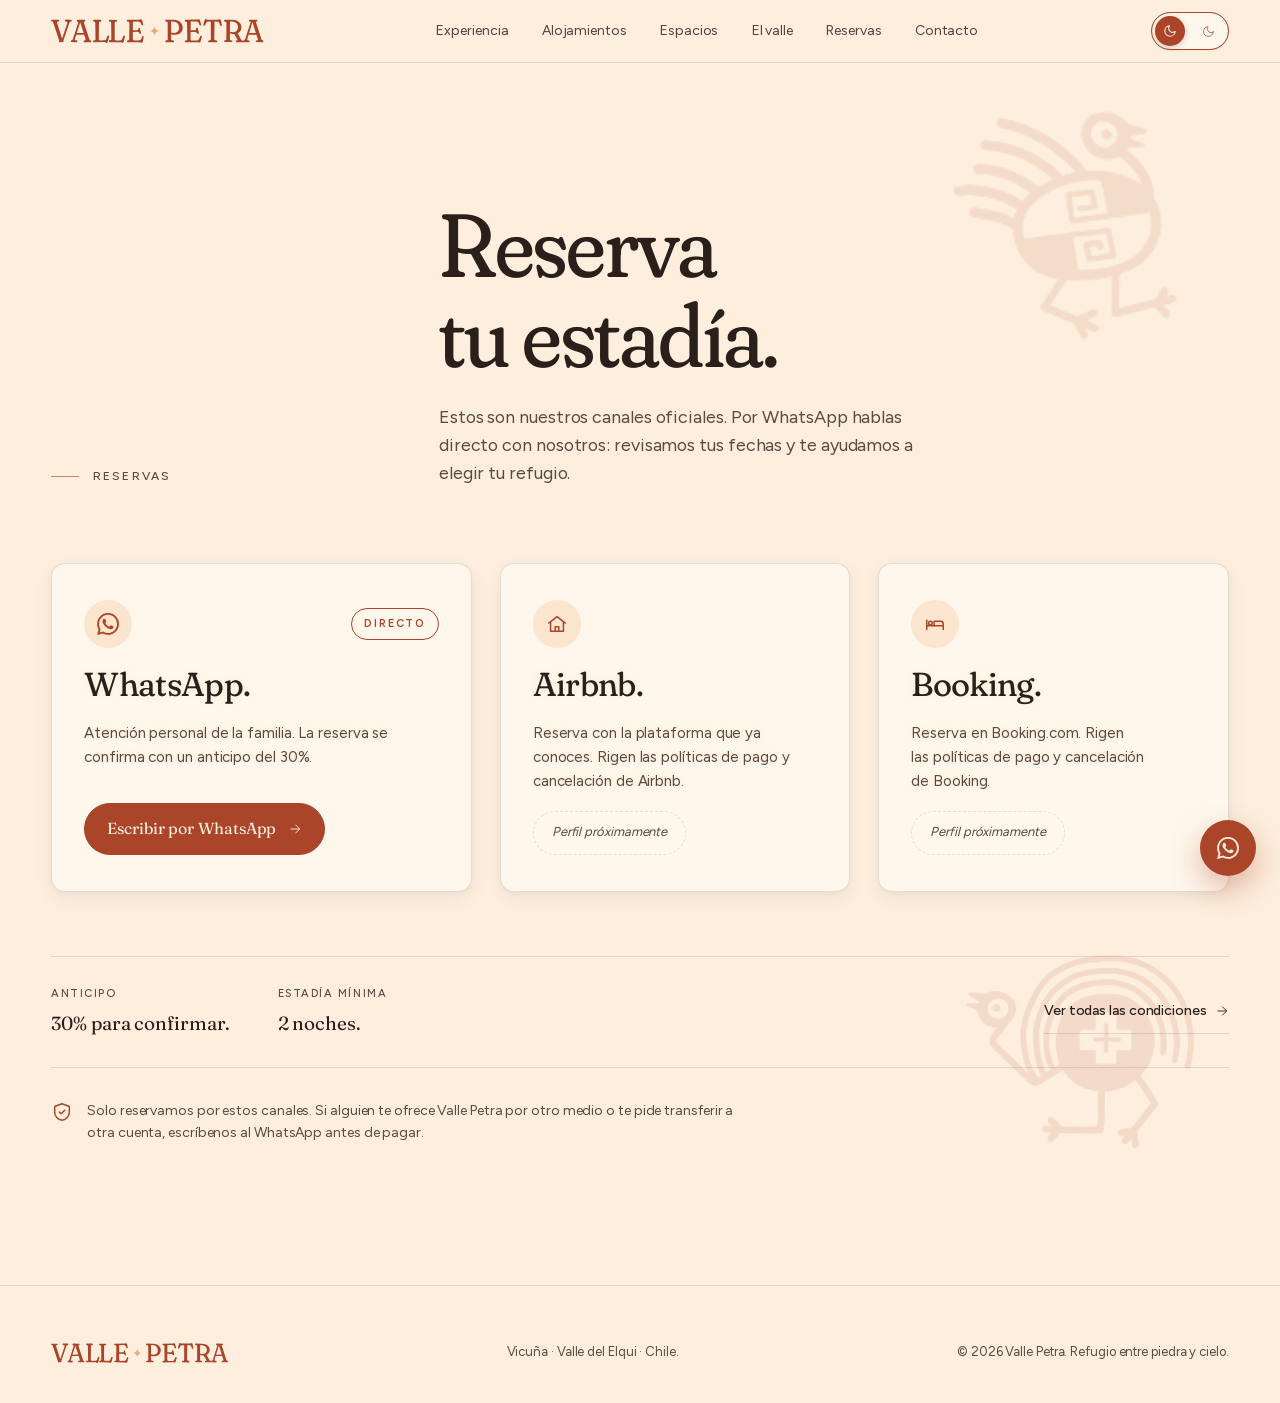
==== site/reservas.html @ c4792c72 "feat: página de reservas con los canales oficiales y flechas más discretas - reservas.html: WhatsApp" ====
<!DOCTYPE html>
<html lang="es-CL">
<head>
  <meta charset="utf-8">
  <meta name="viewport" content="width=device-width, initial-scale=1">
  <title>Reservas — Valle Petra</title>
  <meta name="description" content="Canales oficiales para reservar en Valle Petra: WhatsApp directo, Airbnb y Booking.">
  <!-- Temporal: el sitio aún tiene fotos provisorias y datos [pendientes]. Quitar al lanzar (ver site/README.md). -->
  <meta name="robots" content="noindex">
  <!-- Vista previa al compartir el enlace (WhatsApp, iMessage, Instagram…). La imagen la genera
       tools/web/compartir.py. Las direcciones deben ser absolutas: cambiarlas al conectar el dominio propio. -->
  <meta property="og:type" content="website">
  <meta property="og:site_name" content="Valle Petra">
  <meta property="og:locale" content="es_CL">
  <meta property="og:url" content="https://valle-petra.pages.dev/reservas">
  <meta property="og:title" content="Reservas — Valle Petra">
  <meta property="og:description" content="Canales oficiales para reservar tu estadía en Valle Petra, Valle del Elqui.">
  <meta property="og:image" content="https://valle-petra.pages.dev/img/compartir.png">
  <meta property="og:image:type" content="image/png">
  <meta property="og:image:width" content="1200">
  <meta property="og:image:height" content="630">
  <meta property="og:image:alt" content="Logo de Valle Petra sobre fondo terracota">
  <meta name="twitter:card" content="summary_large_image">
  <meta name="theme-color" content="#AA4529" media="(prefers-color-scheme: light)">
  <meta name="theme-color" content="#111832" media="(prefers-color-scheme: dark)">

  <link rel="icon" href="favicon.ico" sizes="48x48">
  <link rel="icon" href="favicon.svg" type="image/svg+xml">
  <link rel="apple-touch-icon" href="apple-touch-icon.png">
  <link rel="manifest" href="site.webmanifest">

  <link rel="preload" href="fonts/fraunces.woff2" as="font" type="font/woff2" crossorigin>
  <link rel="preload" href="fonts/figtree-latin.woff2" as="font" type="font/woff2" crossorigin>
  <link rel="stylesheet" href="css/fuentes.css">
  <link rel="stylesheet" href="css/tokens.css">
  <link rel="stylesheet" href="css/estilos.css">

  <!-- Fija el modo claro/oscuro antes de pintar (sin parpadeo); el resto espera al HTML -->
  <script src="js/tema.js"></script>
  <script src="js/animaciones.js" defer></script>
</head>
<body class="pagina-interior">

<!-- Logo horizontal (menú y pie): se define una vez y se reutiliza con <use> -->
<svg class="vp-sprite" width="0" height="0" aria-hidden="true" focusable="false"><symbol id="vp-logo-horizontal" viewBox="0 0 13245 1495"><path class="vp-logo-ink" fill="currentColor" d="M11865.5 518.2Q11861.8 381.9 11792.9 279.1Q11724 176.2 11590.7 108.4Q11457.5 40.6 11250 47.8L10831.8 45.7Q10804.2 45.4 10789.2 57.8Q10774.3 70.2 10775.1 94.7Q10774.7 136.4 10817.3 154.3L10866.2 168.8Q10894.3 180.5 10908 199Q10921.8 217.4 10925 247.9L10921.5 1254.5Q10921.4 1280.8 10909.1 1296.5Q10896.7 1312.1 10870.2 1320.3L10824.8 1330.6Q10784 1347.5 10785.3 1384.3Q10784.3 1408.6 10799.4 1422.2Q10814.6 1435.8 10841.6 1437L11234.9 1438.4Q11271.9 1440.5 11287.9 1423.1Q11299.2 1410.8 11300 1388.7Q11299.6 1367.9 11286.6 1354.7Q11273.5 1341.5 11249.3 1333.8L11189.8 1322.5Q11165 1314.6 11154.5 1298.8Q11144 1282.9 11145.3 1256.5L11146.6 889.6Q11155.1 891.8 11163.9 893.8Q11211.7 905 11257.6 918Q11303.5 931 11348.6 934.5Q11384.7 933.8 11413 929.3L11613.8 1279.3Q11624.6 1300.2 11620.8 1312.1Q11617.1 1324.1 11598.9 1329.1L11544.2 1341.1Q11526.6 1346.8 11517.2 1357.2Q11507.9 1367.7 11508 1384.6Q11509.1 1439.3 11566.7 1442.8L11922.7 1445.9Q11955.5 1445 11971.6 1429.5Q11974.8 1426.4 11977.4 1422.8Q11980 1426.4 11983.5 1429.4Q11999.2 1443.4 12030.9 1442.4L12309 1451.7Q12343.1 1449.5 12358.5 1433.2Q12374 1416.8 12373.3 1390Q12372.8 1368.6 12362.8 1354.6Q12352.7 1340.7 12330.5 1333.8L12264.5 1324.2Q12242.9 1318.5 12233.2 1306Q12223.6 1293.6 12225.5 1271Q12227.5 1248.3 12237.3 1210.2L12308.5 978.8L12796.6 979L12877.3 1237.2Q12892.6 1281.4 12888.1 1300Q12883.5 1318.6 12863.6 1322.9L12797 1334.6Q12775.3 1342 12763.1 1354.4Q12750.8 1366.7 12749.8 1385.8Q12748.9 1409.4 12762.4 1423.6Q12775.9 1437.9 12804.2 1439.5L13177.3 1442.1Q13206.8 1443.2 13222.6 1429Q13238.3 1414.7 13238.6 1391.2Q13238.6 1370.5 13226.5 1357.6Q13214.4 1344.7 13184.8 1333.6Q13150 1320.1 13130.3 1297.9Q13110.5 1275.7 13097 1224.2L12777.6 226.5Q12765.3 190.8 12772.2 177.3Q12779.2 163.8 12805.4 155.3Q12835 146.2 12850.1 133.5Q12865.2 120.8 12865.7 99.3Q12866.5 75.5 12850.6 63Q12834.7 50.5 12804.4 51.1L12392 46.2Q12362.3 45 12346 59.8Q12329.7 74.6 12329.9 102.9Q12330.2 126.9 12346.9 140.1Q12363.7 153.3 12395.4 161.5Q12425.9 170.2 12432.9 182.8Q12439.9 195.4 12425.5 230.4L12103.6 1227Q12088.4 1273.1 12078.2 1290.1Q12068 1307.2 12044.1 1317.3L12008.9 1331.4Q11987.9 1345.2 11977.2 1358.7Q11977.1 1358.8 11977 1358.9Q11974.3 1355.6 11970.9 1352.9Q11955.6 1340.5 11914.9 1333.4Q11882.5 1324.8 11866.7 1311.8Q11850.9 1298.8 11836.4 1270.1L11625.1 880.8Q11681.3 862 11723 828Q11786.9 775.9 11823.1 698.8Q11859.4 621.8 11865.5 518.2ZM8203.9 549Q8208.9 409.3 8134.9 291.8Q8060.9 174.3 7927.2 108.7Q7793.5 43.2 7587.3 48.4L7178.5 45.9Q7146.7 43.6 7128.4 57.8Q7110.1 72.1 7108.3 100.2Q7105.7 145.8 7150.5 160.9L7212.7 168.5Q7242.1 175.8 7254.6 190.9Q7267 206.1 7267.1 235.4L7270.7 1255.4Q7271.1 1283.5 7259.2 1299.3Q7247.2 1315.1 7219.5 1323.3L7158.1 1335.8Q7112.3 1355.4 7112.4 1398.3Q7112.5 1422.8 7127.1 1433.6Q7141.6 1444.4 7168.1 1441L7608.4 1444.9Q7637.4 1447 7651 1434.1Q7664.6 1421.3 7663.4 1394.2Q7661.9 1367.9 7650.2 1354.1Q7638.6 1340.3 7616.6 1334.1L7531.2 1318.9Q7506.8 1313.2 7494.8 1297Q7482.7 1280.8 7484 1251.7L7483.2 951Q7508.8 959 7536.7 963.7Q7617.1 977.4 7709.8 984.5Q7866.5 987.7 7971.8 934.6Q8077.1 881.6 8142.4 775.6Q8207.7 669.5 8203.9 549ZM1639.1 1386.4Q1639.8 1365.3 1630.4 1351.5Q1621 1337.6 1598.2 1330.4L1530.1 1320.8Q1507.7 1315.6 1496.5 1303.8Q1485.3 1292 1485.6 1270.4Q1486 1248.8 1497.8 1212.2L1572.6 976.5L2066.7 980.2L2146.2 1232.8Q2161.7 1277.1 2157.2 1296.6Q2152.8 1316 2131.4 1320.8L2062.3 1333.5Q2041.4 1341 2031.3 1353.5Q2021.2 1366 2023.4 1385.9Q2025.3 1410.5 2039.4 1425.8Q2053.5 1441.2 2081.2 1443.7L2444.6 1444.7Q2477.1 1445.1 2493.9 1430.7Q2510.7 1416.3 2509.6 1393.1Q2508.3 1372.7 2496 1360Q2483.7 1347.4 2455.8 1336.8Q2423.9 1323.4 2406.2 1300Q2388.6 1276.6 2371.2 1221.8L2054.7 227.3Q2043.5 192.9 2049.7 180Q2055.8 167 2079.5 158.8Q2106.7 149.6 2121.4 136.6Q2136.1 123.7 2138 101.9Q2140.3 77.6 2124 64.9Q2107.8 52.3 2075.2 53.4L1671 46Q1641.8 43.5 1623.7 58.3Q1605.6 73.1 1602.5 102.9Q1600.1 127.9 1615.1 141.8Q1630.1 155.6 1660.1 164.5Q1689.6 173.6 1696.8 186Q1703.9 198.4 1693.1 232L1370.7 1232.8Q1358 1276.6 1349.6 1292.3Q1341.2 1308 1318.6 1317.1L1283.3 1330Q1260.7 1342.9 1248.1 1355.7Q1235.5 1368.4 1235 1386Q1234.5 1409.8 1251.9 1423.5Q1269.4 1437.3 1304.2 1436.4L1578.8 1448.3Q1610.2 1445.8 1624.5 1429.4Q1638.8 1413 1639.1 1386.4ZM4718 102Q4717.2 144.1 4765.5 163.2L4828.2 174.2Q4856.5 181.9 4869.2 197.7Q4882 213.5 4883.7 242.9L4871.5 1248.5Q4869.2 1273.9 4857.8 1290.1Q4846.4 1306.3 4823.3 1317.6L4773.9 1336Q4732.6 1355.3 4730.9 1395.9Q4729.3 1420.5 4745.3 1434.2Q4761.4 1447.8 4790.1 1447.7L5510.9 1450.9Q5536.6 1449.2 5557.3 1456.6Q5578 1463.9 5596.5 1471.2Q5614.9 1478.5 5634.3 1478.8Q5668.3 1480.5 5686.7 1464Q5705.2 1447.6 5718.1 1407.7L5774 1120.8Q5785.3 1094.3 5776.5 1076Q5767.7 1057.6 5741.4 1052.1Q5717.6 1046.3 5700.6 1055.8Q5683.6 1065.4 5675.6 1095.5Q5651.2 1197.3 5618.2 1246.2Q5585.2 1295.2 5544.2 1313.5Q5503.3 1331.9 5448.8 1334.3L5196.6 1336.3Q5149.8 1339.8 5123.7 1310.7Q5097.6 1281.6 5096.1 1224.8L5096.9 804.3L5376.7 800.4Q5416.2 803.2 5441 813.3Q5465.8 823.4 5482.9 844.7Q5499.9 866.1 5515.6 903.3Q5526.5 923.3 5542.9 930.4Q5559.3 937.6 5578.4 929.6Q5597.1 921.8 5604.9 902.6Q5612.8 883.4 5607.3 853.8L5539.8 595.4Q5531.7 545 5489.8 544.9Q5472 545.2 5460.3 559.1Q5448.6 573 5445.2 602.7Q5444.9 656.6 5427.4 676Q5410 695.5 5374.4 696.9L5097.1 694L5098.2 163.9L5430.6 158Q5470.4 159.1 5498.1 167.5Q5525.9 175.8 5547.4 196.6Q5568.9 217.4 5585.2 250.4Q5601.5 283.3 5623.4 343.3Q5637.4 376 5656.7 388.1Q5676.1 400.2 5698.4 396.1Q5722.2 392.6 5733.9 374Q5745.7 355.3 5736.4 322L5680.3 93Q5667.4 52.5 5649.5 33.3Q5631.6 14.1 5600.5 12.1Q5578 10.1 5562.2 17.8Q5546.5 25.5 5529.3 34.2Q5512.2 42.9 5485 42.9L4783.9 48Q4754.4 49.3 4736.8 63.2Q4719.2 77.1 4718 102ZM8336.9 102.8Q8334.3 147 8374.3 163.6L8427.1 169.6Q8452.6 175.1 8464 189.6Q8475.5 204.2 8475.8 234L8490.3 1247.5Q8491.8 1276.9 8480.9 1294.3Q8470 1311.6 8442.8 1321.7L8380.8 1338.1Q8332.1 1358.1 8330.9 1401.9Q8330 1426.9 8345.2 1439.4Q8360.3 1451.8 8388.2 1450.4L9113.9 1442.1Q9142 1439.1 9164 1444.9Q9185.9 1450.7 9205.8 1457.9Q9225.7 1465 9245.8 1466Q9279.6 1468.9 9294 1452.6Q9308.3 1436.3 9314.7 1399.8L9396.6 1117.6Q9401.4 1086.6 9390.4 1067.1Q9379.4 1047.5 9355.4 1043Q9332.6 1038.4 9315.1 1048Q9297.7 1057.7 9288.1 1087.5Q9251.2 1199.1 9219.3 1252.6Q9187.4 1306.1 9151.4 1322.9Q9115.4 1339.6 9060.7 1340.7L8796.5 1336.7Q8741.2 1341.7 8715 1316.8Q8688.9 1291.9 8694.2 1232.5L8697.7 810.2L8981.4 816Q9010.3 817.8 9031.1 825.7Q9051.8 833.6 9068.9 850.2Q9086.1 866.8 9106.2 897.4Q9120.2 915.2 9138.8 922.5Q9157.5 929.8 9178.7 922.8Q9200.4 916.2 9208.9 898Q9217.4 879.8 9209.6 852.3L9152.3 585.3Q9137.1 534.6 9094.4 535Q9075.7 535.3 9062.6 548Q9049.5 560.7 9043.8 589.7Q9039.5 649.5 9020.4 671.9Q9001.4 694.3 8969.6 693.8L8698.7 695.3L8703.1 153L9029.6 157.7Q9069.5 158.1 9100.3 165.4Q9131.1 172.6 9157.4 192.9Q9183.6 213.1 9203.7 251.3Q9223.8 289.5 9240.3 355.4Q9250.3 385.7 9270.9 395.4Q9291.5 405.2 9316.5 401.1Q9340.5 397.5 9350.6 382Q9360.7 366.5 9352 337.7L9282.1 85.7Q9272.3 48.2 9258 30.2Q9243.8 12.3 9215.5 10.5Q9193.7 8.3 9176.7 15.5Q9159.7 22.7 9139.9 30.6Q9120 38.5 9088.4 36.4L8392.6 47Q8366.6 47.4 8352.1 61.7Q8337.7 76 8336.9 102.8ZM863.4 99.1Q863.4 123.5 874.4 137.5Q885.5 151.5 904.7 158.1L971.6 168.3Q1005.2 176.3 1014.2 196.1Q1023.2 215.9 1012 254.7L692 1222.6L382.4 249.5Q366.8 212.4 371.9 194.2Q377.1 176 399.9 168.1L461.2 156.9Q482.4 147.9 493.3 135Q504.3 122.1 504.4 102.3Q505.4 77.3 491.4 64.2Q477.3 51.1 447 50.6L70.2 49.3Q38.6 47.9 22.4 60.4Q6.3 72.8 6 97.5Q5.2 137.6 49 151.9L87.8 163.1Q110.2 171.6 121.2 188.3Q132.1 205.1 141.7 239.1L490.9 1286.1Q495.7 1307.1 500.3 1324.7Q504.9 1342.3 503.7 1358.9L503 1384.1Q503.9 1411.6 518.2 1426.9Q532.5 1442.2 555.2 1442.8L727.8 1439.4Q749.8 1439.5 764.8 1423.9Q779.9 1408.4 779.7 1380.7L778.4 1356.7Q776.9 1338.5 781.9 1319.2Q787 1300 795.8 1271.6L1136.3 260.5Q1150.3 218.8 1165.2 200.8Q1180.1 182.9 1203.6 174.3L1245.6 160.4Q1270.1 148.8 1281.2 135Q1292.2 121.2 1291 99.9Q1289.1 75.7 1273.2 60.6Q1257.4 45.5 1225.1 45.9L926.1 37.8Q894.4 39.7 878.9 55.3Q863.4 70.9 863.4 99.1ZM9758.6 39Q9730.4 39.5 9711.4 30.4Q9692.4 21.3 9675.7 13Q9659 4.7 9637.1 6.2Q9605.7 7.6 9590.3 25.2Q9575 42.8 9568.2 81.6L9490.2 350.4Q9484.9 379.9 9497.2 397.7Q9509.5 415.6 9534 419Q9558.9 422.2 9578 411.3Q9597.1 400.3 9610.1 370.5Q9643.3 287 9664.8 242.5Q9686.2 198 9710.7 179.4Q9735.2 160.8 9777.7 159.2L9955.6 164.4L9956.8 1255.1Q9954.2 1284.5 9942.1 1302.1Q9930.1 1319.8 9906.1 1327.7L9833 1333.6Q9788.8 1347.1 9788.1 1392.5Q9788.3 1419.4 9805.6 1432.8Q9822.9 1446.2 9853.4 1444.9L10293.3 1451.5Q10353.9 1449.3 10354.1 1395.3Q10355.6 1350.8 10311.2 1336L10231.2 1323Q10204.9 1313.3 10190.6 1296.2Q10176.3 1279.1 10173.2 1252.3L10185.6 153.1L10333.7 165.1Q10379.4 161.8 10413.3 175.4Q10447.2 189.1 10474.3 235.8Q10501.4 282.6 10530 385.1Q10543.9 416 10564.7 424.9Q10585.5 433.8 10609.4 428.6Q10635.2 422.8 10643.3 404.5Q10651.4 386.3 10641.4 356.5L10580.4 83.4Q10569.2 45.4 10552.4 27.9Q10535.5 10.5 10503.8 10.2Q10484.1 9.5 10466.5 17.5Q10449 25.4 10427.9 34.7Q10406.8 44 10378.4 43.6ZM3092.3 168.4Q3137 152.4 3134.5 107.4Q3133.4 78.2 3116.9 61.6Q3100.4 45.1 3068 44L2678 44Q2650 43.2 2634.5 56.4Q2619 69.6 2620.2 94.2Q2621.4 136.1 2663.8 154.3L2713.7 172.3Q2736.1 184.7 2746.1 202.5Q2756 220.2 2757.9 249.5L2772.5 1259.5Q2772.2 1286.1 2759.3 1301.6Q2746.4 1317 2716.8 1324.9L2654.3 1332.8Q2609.7 1347 2614.6 1388.6Q2616.9 1414.4 2633.1 1428.3Q2649.4 1442.2 2676.3 1442L3339.3 1440.2Q3362.8 1442.9 3381.9 1454.2Q3400.9 1465.6 3419.2 1476.6Q3437.5 1487.5 3460.6 1488.6Q3491.7 1488.8 3510.4 1468.5Q3529.1 1448.2 3540.7 1402.6L3617.7 1120Q3628.3 1086.9 3618.4 1064.2Q3608.6 1041.4 3582.4 1034.5Q3557.3 1027.8 3536.1 1037.6Q3515 1047.4 3499.3 1078.4L3462.9 1192.3Q3450.2 1245.2 3429.7 1275.1Q3409.2 1305 3380.6 1315.7Q3351.9 1326.5 3312.1 1325.5L3054 1334.6Q3013.9 1330.2 2995.7 1309.3Q2977.6 1288.4 2977.2 1251.5L2987.5 242.7Q2987.8 214.3 2999.2 198.5Q3010.7 182.8 3035.5 175.3ZM4078.1 162Q4123.6 143.8 4123.5 103.7Q4123.8 79.2 4109.7 67.5Q4095.7 55.9 4066 57.9L3655.4 51.2Q3628.8 48.7 3614.8 62.5Q3600.8 76.3 3602.6 104.8Q3607.2 150.7 3650.5 167.2L3703.2 177.6Q3727.5 185.3 3738.1 199.1Q3748.7 212.8 3748.7 237.7L3757.9 1242.1Q3755.5 1270.7 3743.4 1288.2Q3731.4 1305.7 3704.2 1314.2L3644.5 1323.9Q3599.6 1340.8 3600.3 1387.3Q3601.2 1416 3618.6 1430.9Q3636.1 1445.7 3665.9 1446.1L4329.8 1451.5Q4355.2 1451 4376.1 1458Q4397 1465 4415.7 1472.8Q4434.3 1480.5 4456.3 1480.9Q4485.1 1481.3 4502.4 1463.3Q4519.7 1445.3 4531 1405L4609.2 1106.7Q4620.6 1077.4 4611.6 1060.4Q4602.7 1043.4 4576.6 1040.4Q4550.7 1036.2 4529.6 1045.4Q4508.5 1054.6 4494.9 1082.3L4454.9 1186.8Q4434.8 1243.3 4411.9 1277.7Q4389 1312.1 4360.6 1324.6Q4332.3 1337.1 4293.6 1333.8L4054.3 1332.7Q4010.1 1333.5 3988.7 1314.9Q3967.3 1296.3 3965.9 1256.3L3969 238Q3969.3 210 3981.6 195.1Q3994 180.1 4019.5 172.3ZM7482.9 841.1 7480.9 153.2 7577.6 157.3Q7707.4 159 7796.4 204.3Q7885.3 249.7 7928.4 336.3Q7971.4 423 7981.4 536Q7981.6 651.2 7941.7 721.8Q7901.9 792.4 7828.1 833Q7754.4 873.7 7654.2 869.4Q7616.6 868 7574.1 863.2Q7531.6 858.4 7489.1 843.4Q7486 842.3 7482.9 841.1ZM11146.9 797.7 11149.1 160.9 11248.8 160.7Q11371.2 155.1 11463.7 207.2Q11556.3 259.2 11602.4 333.7Q11648.5 408.2 11651.9 521.4Q11650 662.9 11561.2 740.5Q11472.3 818.2 11316.9 820.1Q11286 819.8 11248.6 815.6Q11211.1 811.4 11167.8 802.7Q11157.3 800.6 11146.9 797.7ZM2031.3 867.8 1606 871.3 1820 197.1 2031.3 867.8ZM12761.8 867.6 12341.1 873 12550.7 191.7 12761.8 867.6Z"/><path class="vp-logo-star" d="M6449.5 466.6Q6505.5 690.6 6729.5 746.6Q6505.5 802.6 6449.5 1026.6Q6393.5 802.6 6169.5 746.6Q6393.5 690.6 6449.5 466.6Z"/></symbol></svg>

<!-- ============ MENÚ ============ -->
<header class="site scrolled" id="siteHeader" data-solido>
  <div class="wrap nav">
    <a href="index.html" class="brand" aria-label="Valle Petra — inicio">
      <svg class="vp-logo vp-logo--horizontal" viewBox="0 0 13245 1495" aria-hidden="true" focusable="false"><use href="#vp-logo-horizontal"/></svg>
    </a>
    <nav class="nav-links" aria-label="Principal">
      <a href="index.html#experiencia">Experiencia</a>
      <a href="index.html#alojamientos">Alojamientos</a>
      <a href="index.html#espacios">Espacios</a>
      <a href="index.html#entorno">El valle</a>
      <a href="reservas.html" aria-current="page">Reservas</a>
      <a href="index.html#contacto">Contacto</a>
    </nav>
    <div class="nav-right">
      <button class="theme-toggle hint" id="themeToggle" type="button" aria-label="Cambiar entre modo día y noche" title="Día / Noche del valle">
        <span class="icon-track" aria-hidden="true">
          <svg class="icon-sun-bg" viewBox="0 0 24 24" fill="none" stroke="currentColor" stroke-width="1.6" stroke-linecap="round" stroke-linejoin="round">
            <circle cx="12" cy="12" r="4"/>
            <path d="M12 2v2M12 20v2M4.93 4.93l1.41 1.41M17.66 17.66l1.41 1.41M2 12h2M20 12h2M4.93 19.07l1.41-1.41M17.66 6.34l1.41-1.41"/>
          </svg>
          <svg class="icon-moon-bg" viewBox="0 0 24 24" fill="none" stroke="currentColor" stroke-width="1.6" stroke-linecap="round" stroke-linejoin="round">
            <path d="M21 12.79A9 9 0 1 1 11.21 3 7 7 0 0 0 21 12.79z"/>
          </svg>
        </span>
        <span class="thumb" aria-hidden="true">
          <svg class="icon-moon" viewBox="0 0 24 24" fill="none" stroke="currentColor" stroke-width="1.8" stroke-linecap="round" stroke-linejoin="round">
            <path d="M21 12.79A9 9 0 1 1 11.21 3 7 7 0 0 0 21 12.79z"/>
          </svg>
          <svg class="icon-sun" viewBox="0 0 24 24" fill="none" stroke="currentColor" stroke-width="1.8" stroke-linecap="round" stroke-linejoin="round">
            <circle cx="12" cy="12" r="4"/>
            <path d="M12 2v2M12 20v2M4.93 4.93l1.41 1.41M17.66 17.66l1.41 1.41M2 12h2M20 12h2M4.93 19.07l1.41-1.41M17.66 6.34l1.41-1.41"/>
          </svg>
        </span>
      </button>
      <button class="menu-btn" id="menuBtn" type="button" aria-label="Abrir menú" aria-expanded="false" aria-controls="mobileMenu">
        <span></span><span></span><span></span>
      </button>
    </div>
  </div>
</header>

<nav class="mobile-menu" id="mobileMenu" aria-label="Menú" inert>
  <a href="index.html#experiencia">Experiencia</a>
  <a href="index.html#alojamientos">Alojamientos</a>
  <a href="index.html#espacios">Espacios</a>
  <a href="index.html#entorno">El valle</a>
  <a href="reservas.html" aria-current="page">Reservas</a>
  <a href="index.html#contacto">Contacto</a>
</nav>

<main>

<!-- ============ RESERVAS ============ -->
<section class="page-intro diaguita-bg">
  <span class="folk-mark folk-reservas-big" aria-hidden="true"></span>
  <span class="folk-mark folk-reservas-ringed" aria-hidden="true"></span>
  <div class="wrap">
    <div class="section-head">
      <p class="eyebrow section-num reveal">Reservas</p>
      <div>
        <h1 class="reveal delay-1">Reserva tu estadía.</h1>
        <p class="lead reveal delay-2">
          Estos son nuestros canales oficiales. Por WhatsApp hablas directo con nosotros: revisamos tus fechas y te ayudamos a elegir tu refugio.
        </p>
      </div>
    </div>

    <div class="canales stagger">
      <article class="resv-card canal">
        <div class="canal-top">
          <span class="canal-icon" aria-hidden="true">
            <svg viewBox="0 0 24 24" fill="currentColor"><path d="M17.472 14.382c-.297-.149-1.758-.867-2.03-.967-.273-.099-.471-.148-.67.15-.197.297-.767.967-.94 1.164-.173.199-.347.223-.644.075-.297-.15-1.255-.463-2.39-1.475-.883-.788-1.48-1.761-1.653-2.059-.173-.297-.018-.458.13-.606.134-.133.298-.347.446-.52.149-.174.198-.298.298-.497.099-.198.05-.371-.025-.52-.075-.149-.669-1.612-.916-2.207-.242-.579-.487-.5-.669-.51-.173-.008-.371-.01-.57-.01-.198 0-.52.074-.792.372-.272.297-1.04 1.016-1.04 2.479 0 1.462 1.065 2.875 1.213 3.074.149.198 2.096 3.2 5.077 4.487.71.306 1.263.489 1.694.625.712.227 1.36.195 1.871.118.571-.085 1.758-.719 2.006-1.413.248-.694.248-1.289.173-1.413-.074-.124-.272-.198-.57-.347zM12.05 21.785h-.004a9.87 9.87 0 0 1-5.031-1.378l-.361-.214-3.741.982.998-3.648-.235-.374a9.86 9.86 0 0 1-1.51-5.26c.001-5.45 4.436-9.884 9.888-9.884 2.64 0 5.122 1.03 6.988 2.898a9.825 9.825 0 0 1 2.893 6.994c-.003 5.45-4.437 9.884-9.885 9.884m8.413-18.297A11.815 11.815 0 0 0 12.05 0C5.495 0 .16 5.335.157 11.892c0 2.096.547 4.142 1.588 5.945L.057 24l6.305-1.654a11.882 11.882 0 0 0 5.683 1.448h.005c6.554 0 11.89-5.335 11.893-11.893a11.821 11.821 0 0 0-3.48-8.413"/></svg>
          </span>
          <span class="canal-tag">Directo</span>
        </div>
        <h2>WhatsApp.</h2>
        <p>Atención personal de la familia. La reserva se confirma con un anticipo del 30%.</p>
        <a href="https://wa.me/56990976513?text=Hola%20Valle%20Petra%2C%20quisiera%20reservar%20una%20estad%C3%ADa." target="_blank" rel="noopener" class="wa-btn canal-btn">
          Escribir por WhatsApp
          <svg class="arrow" viewBox="0 0 24 24" fill="none" stroke="currentColor" stroke-width="1.5" stroke-linecap="round" stroke-linejoin="round" aria-hidden="true"><path d="M5 12h14M13 5l7 7-7 7"/></svg>
        </a>
      </article>

      <article class="resv-card canal">
        <div class="canal-top">
          <span class="canal-icon" aria-hidden="true">
            <svg viewBox="0 0 24 24" fill="none" stroke="currentColor" stroke-width="1.6" stroke-linecap="round" stroke-linejoin="round"><path d="M3 11l9-7 9 7"/><path d="M5 10v10h14V10"/><path d="M10 20v-5h4v5"/></svg>
          </span>
        </div>
        <h2>Airbnb.</h2>
        <p>Reserva con la plataforma que ya conoces. Rigen las políticas de pago y cancelación de Airbnb.</p>
        <!-- Pendiente: cuando exista el perfil, cambiar este <span> por
             <a href="URL-DEL-PERFIL" target="_blank" rel="noopener" class="btn btn-outline canal-btn">Ver en Airbnb</a> -->
        <span class="canal-pronto" data-pendiente>Perfil próximamente</span>
      </article>

      <article class="resv-card canal">
        <div class="canal-top">
          <span class="canal-icon" aria-hidden="true">
            <svg viewBox="0 0 24 24" fill="none" stroke="currentColor" stroke-width="1.6" stroke-linecap="round" stroke-linejoin="round"><path d="M3 18V8"/><path d="M3 14h18v4"/><path d="M21 14v-2a3 3 0 0 0-3-3h-7v5"/><circle cx="7" cy="11" r="2"/></svg>
          </span>
        </div>
        <h2>Booking.</h2>
        <p>Reserva en Booking.com. Rigen las políticas de pago y cancelación de Booking.</p>
        <!-- Pendiente: cuando exista el perfil, cambiar este <span> por
             <a href="URL-DEL-PERFIL" target="_blank" rel="noopener" class="btn btn-outline canal-btn">Ver en Booking</a> -->
        <span class="canal-pronto" data-pendiente>Perfil próximamente</span>
      </article>
    </div>

    <div class="canal-info reveal">
      <dl class="canal-condiciones">
        <div><dt>Anticipo</dt><dd>30% para confirmar.</dd></div>
        <div><dt>Estadía mínima</dt><dd>2 noches.</dd></div>
      </dl>
      <a href="index.html#reservas" class="canal-mas">
        Ver todas las condiciones
        <svg viewBox="0 0 24 24" width="14" height="14" fill="none" stroke="currentColor" stroke-width="1.5" stroke-linecap="round" stroke-linejoin="round" aria-hidden="true"><path d="M5 12h14M13 5l7 7-7 7"/></svg>
      </a>
    </div>

    <p class="canal-aviso reveal">
      <svg viewBox="0 0 24 24" fill="none" stroke="currentColor" stroke-width="1.6" stroke-linecap="round" stroke-linejoin="round" aria-hidden="true"><path d="M12 3l8 3v6c0 4.5-3.4 8.3-8 9-4.6-.7-8-4.5-8-9V6l8-3z"/><path d="M9 12l2 2 4-4"/></svg>
      <span>Solo reservamos por estos canales. Si alguien te ofrece Valle Petra por otro medio o te pide transferir a otra cuenta, escríbenos al WhatsApp antes de pagar.</span>
    </p>
  </div>
</section>

</main>

<!-- ============ PIE ============ -->
<footer class="site">
  <div class="wrap foot">
    <div class="foot-mark"><svg class="vp-logo vp-logo--horizontal" viewBox="0 0 13245 1495" role="img" aria-label="Valle Petra"><use href="#vp-logo-horizontal"/></svg></div>
    <div>Vicuña · Valle del Elqui · Chile.</div>
    <div>© <span id="year">2026</span> Valle Petra. Refugio entre piedra y cielo.</div>
  </div>
</footer>

<a href="https://wa.me/56990976513?text=Hola%20Valle%20Petra%2C%20quisiera%20consultar%20por%20una%20estad%C3%ADa." class="wa-float" target="_blank" rel="noopener" aria-label="Escribir por WhatsApp">
  <svg viewBox="0 0 24 24" fill="currentColor" aria-hidden="true"><path d="M17.472 14.382c-.297-.149-1.758-.867-2.03-.967-.273-.099-.471-.148-.67.15-.197.297-.767.967-.94 1.164-.173.199-.347.223-.644.075-.297-.15-1.255-.463-2.39-1.475-.883-.788-1.48-1.761-1.653-2.059-.173-.297-.018-.458.13-.606.134-.133.298-.347.446-.52.149-.174.198-.298.298-.497.099-.198.05-.371-.025-.52-.075-.149-.669-1.612-.916-2.207-.242-.579-.487-.5-.669-.51-.173-.008-.371-.01-.57-.01-.198 0-.52.074-.792.372-.272.297-1.04 1.016-1.04 2.479 0 1.462 1.065 2.875 1.213 3.074.149.198 2.096 3.2 5.077 4.487.71.306 1.263.489 1.694.625.712.227 1.36.195 1.871.118.571-.085 1.758-.719 2.006-1.413.248-.694.248-1.289.173-1.413-.074-.124-.272-.198-.57-.347zM12.05 21.785h-.004a9.87 9.87 0 0 1-5.031-1.378l-.361-.214-3.741.982.998-3.648-.235-.374a9.86 9.86 0 0 1-1.51-5.26c.001-5.45 4.436-9.884 9.888-9.884 2.64 0 5.122 1.03 6.988 2.898a9.825 9.825 0 0 1 2.893 6.994c-.003 5.45-4.437 9.884-9.885 9.884m8.413-18.297A11.815 11.815 0 0 0 12.05 0C5.495 0 .16 5.335.157 11.892c0 2.096.547 4.142 1.588 5.945L.057 24l6.305-1.654a11.882 11.882 0 0 0 5.683 1.448h.005c6.554 0 11.89-5.335 11.893-11.893a11.821 11.821 0 0 0-3.48-8.413"/></svg>
  <span class="label">WhatsApp</span>
</a>

</body>
</html>
---- site/css/fuentes.css ----
/* Fuentes alojadas en el sitio (sin Google Fonts).
   Fraunces: la variable completa con los ejes SOFT y WONK (la "estática" de Google
   no los trae), recortada a latín. Figtree: variable (300–700), latín y latín extendido.
   Ambas con licencia SIL Open Font License 1.1. */

@font-face {
  font-family: 'Fraunces';
  font-style: normal;
  font-weight: 100 900;
  font-display: swap;
  src: url("../fonts/fraunces.woff2") format("woff2");
  unicode-range: U+0000-00FF, U+0100-017F, U+0131, U+0152-0153, U+02BB-02BC, U+02C6, U+02DA, U+02DC,
    U+0304, U+0308, U+0329, U+2000-206F, U+20AC, U+2122, U+2191, U+2193, U+2212, U+2215, U+FEFF, U+FFFD;
}

@font-face {
  font-family: 'Fraunces';
  font-style: italic;
  font-weight: 100 900;
  font-display: swap;
  src: url("../fonts/fraunces-italic.woff2") format("woff2");
  unicode-range: U+0000-00FF, U+0100-017F, U+0131, U+0152-0153, U+02BB-02BC, U+02C6, U+02DA, U+02DC,
    U+0304, U+0308, U+0329, U+2000-206F, U+20AC, U+2122, U+2191, U+2193, U+2212, U+2215, U+FEFF, U+FFFD;
}

/* Figtree — latín extendido */
@font-face {
  font-family: 'Figtree';
  font-style: normal;
  font-weight: 300 700;
  font-display: swap;
  src: url("../fonts/figtree-latin-ext.woff2") format("woff2");
  unicode-range: U+0100-02BA, U+02BD-02C5, U+02C7-02CC, U+02CE-02D7, U+02DD-02FF, U+0304, U+0308, U+0329,
    U+1D00-1DBF, U+1E00-1E9F, U+1EF2-1EFF, U+2020, U+20A0-20AB, U+20AD-20C4, U+2113, U+2C60-2C7F, U+A720-A7FF;
}

/* Figtree — latín */
@font-face {
  font-family: 'Figtree';
  font-style: normal;
  font-weight: 300 700;
  font-display: swap;
  src: url("../fonts/figtree-latin.woff2") format("woff2");
  unicode-range: U+0000-00FF, U+0131, U+0152-0153, U+02BB-02BC, U+02C6, U+02DA, U+02DC, U+0304, U+0308,
    U+0329, U+2000-206F, U+20AC, U+2122, U+2191, U+2193, U+2212, U+2215, U+FEFF, U+FFFD;
}
---- site/css/tokens.css ----
/* Valle Petra — tokens de diseño.
   Paleta de marca: brand/FICHA-TECNICA.md.
   El modo se elige con html[data-theme="light" | "dark"] (lo fija js/tema.js). */

:root {
  /* Paleta de marca */
  --adobe: #AA4529;        /* letras del logo en claro, acento principal */
  --adobe-dark: #A03E25;   /* adobe de apoyo, hover */
  --cream: #FDEEDD;        /* fondo en claro */
  --gold: #E0AF7F;         /* estrella del logo en claro */
  --ink: #2A1F1A;          /* texto oscuro */
  --ink-soft: #5a4a40;
  --night: #111832;        /* fondo en oscuro */
  --ivory: #EEEDF0;        /* letras en oscuro */
  --gold-soft: #D6B98B;    /* oro arena */
  --gold-bright: #E9CA94;  /* estrella del logo en oscuro y sobre terracota */
  --on-photo: #fbeed9;     /* texto crema sobre fotos, en ambos modos */

  /* Tipografía */
  --font-serif: 'Fraunces', 'Georgia', serif;
  --font-sans: 'Figtree', system-ui, -apple-system, sans-serif;

  /* Semánticos — modo claro */
  --bg: var(--cream);
  --fg: var(--ink);
  --fg-soft: var(--ink-soft);
  --accent: var(--adobe);
  --accent-hover: var(--adobe-dark);
  --surface: #fff7ec;
  --surface-2: #fbe5cf;
  --line-c: rgba(42, 31, 26, .12);
  /* Menú al bajar: casi opaco, sin desenfoque de fondo */
  --header-bg: rgba(253, 238, 221, 0.96);

  /* Logo */
  --logo-ink: #AA4529;
  --logo-star: #E0AF7F;
}

html[data-theme="dark"] {
  --bg: var(--night);
  --fg: var(--ivory);
  --fg-soft: rgba(238, 237, 240, 0.68);
  --accent: var(--gold-soft);
  --accent-hover: var(--gold-bright);
  --surface: #161e3b;
  --surface-2: #1c2547;
  --line-c: rgba(238, 237, 240, .10);
  --header-bg: rgba(17, 24, 50, 0.96);

  --logo-ink: #EEEDF0;
  --logo-star: #E9CA94;
}
---- site/css/estilos.css ----
/* Valle Petra — estilos de la landing.
   Requiere fuentes.css y tokens.css (colores de modo claro/oscuro).
   Orden: base, tipografía, logo, cielo y adornos, secciones en el orden de la página,
   animaciones, visor de galería, fotos provisorias y áreas táctiles.
   Regla de la casa: nada de desenfoque de fondo (ver CLAUDE.md). */

/* ---------- Reset ---------- */
*, *::before, *::after { box-sizing: border-box; }
html { scroll-behavior: smooth; -webkit-text-size-adjust: 100%; }
body {
  margin: 0;
  background: var(--bg);
  color: var(--fg);
  font-family: var(--font-sans);
  font-weight: 400;
  font-size: 17px;
  line-height: 1.6;
  letter-spacing: -0.005em;
  transition: background-color .5s ease, color .5s ease;
  -webkit-font-smoothing: antialiased;
  text-rendering: optimizeLegibility;
}
img { max-width: 100%; display: block; }
a { color: inherit; text-decoration: none; }
button { font: inherit; color: inherit; background: none; border: 0; cursor: pointer; }

/* ---------- Type ---------- */
h1, h2, h3, h4 { font-family: var(--font-serif); font-weight: 400; font-style: normal; letter-spacing: -0.02em; line-height: 1.05; margin: 0; text-wrap: balance; }
/* Fraunces con los ejes SOFT y WONK, como en el logo */
h1, h2, h3, h4, .hero-sub, .hero-quote {
  font-variation-settings: 'SOFT' 100, 'WONK' 1;
  font-optical-sizing: auto;
}
h1 { font-size: clamp(48px, 9vw, 132px); }
h2 { font-size: clamp(36px, 5.5vw, 68px); line-height: 1.04; }
h3 { font-size: clamp(22px, 2.4vw, 30px); line-height: 1.18; }
p  { margin: 0; text-wrap: pretty; }
.eyebrow {
  font-family: var(--font-sans);
  font-size: 12px;
  letter-spacing: 0.18em;
  text-transform: uppercase;
  color: var(--fg-soft);
  font-weight: 500;
}
.lead { font-size: clamp(17px, 1.4vw, 20px); color: var(--fg-soft); line-height: 1.55; max-width: 56ch; }
.section-head .lead { margin-top: 24px; }
#experiencia .section-head .lead { margin-top: 28px; }

/* ---------- Logo ----------
   Trazos vectoriales de brand/svg (nunca reescribirlo con la fuente).
   Las letras usan currentColor; la estrella, --vp-star. El horizontal es un <symbol>
   que se reutiliza en el menú y el pie con <use>. */
.vp-sprite { position: absolute; width: 0; height: 0; overflow: hidden; }
.vp-logo { display: block; --vp-star: var(--logo-star); }
.vp-logo-ink { fill: currentColor; }
.vp-logo-star { fill: var(--vp-star); }
.brand .vp-logo { height: 24px; width: auto; }
@media (max-width: 480px) { .brand .vp-logo { height: 20px; } }
header.site .brand { color: var(--cream); }
header.site .brand .vp-logo { --vp-star: var(--gold-bright); }
header.site.scrolled .brand,
header.site.menu-abierto .brand { color: var(--logo-ink); }
header.site.scrolled .brand .vp-logo,
header.site.menu-abierto .brand .vp-logo { --vp-star: var(--logo-star); }
.hero h1.hero-logo { display: flex; justify-content: center; line-height: 0; }
/* margen interno para que la sombra del logo no quede recortada por la máscara de la animación */
.hero h1.hero-logo > span:first-child { padding: 24px; margin: -24px; }
.hero h1.hero-logo .vp-logo {
  width: clamp(230px, 30vw, 440px); height: auto;
  color: var(--cream); --vp-star: var(--gold-bright);
  filter: drop-shadow(0 2px 12px rgba(20,12,8,.45));
}
.foot .foot-mark .vp-logo { height: 20px; width: auto; color: var(--logo-ink); }
/* Texto solo para lectores de pantalla */
.vp-sr {
  position: absolute !important; width: 1px; height: 1px; padding: 0; margin: -1px;
  overflow: hidden; clip: rect(0,0,0,0); white-space: nowrap; border: 0;
}

/* ---------- Layout ---------- */
.wrap { width: 100%; max-width: 1280px; margin: 0 auto; padding-inline: clamp(20px, 4vw, 56px); }
section { padding-block: clamp(80px, 11vw, 160px); position: relative; }

/* ---------- Starfield (dark mode only) ----------
   Cielo nocturno procedural: 3 capas de estrellas a distintas escalas
   + 2 nebulosas muy tenues evocando la Vía Láctea. Fixed para
   persistir entre secciones, opacidad baja para no distraer. */
html[data-theme="dark"] body::before {
  content: "";
  position: fixed;
  inset: 0;
  z-index: -1;
  pointer-events: none;
  background:
    /* Vignette atmosférico: glow muy sutil arriba y profundidad abajo */
    radial-gradient(ellipse 110% 60% at 50% -10%, rgba(120,145,210,0.10), transparent 70%),
    radial-gradient(ellipse 100% 60% at 50% 110%, rgba(28,36,71,0.45), transparent 70%),
    /* Campo de estrellas — múltiples capas tileadas a distintas escalas
       para evitar repetición visible */
    radial-gradient(1.6px 1.6px at 47px 23px, #ffffff, transparent 60%),
    radial-gradient(1.4px 1.4px at 173px 81px, rgba(235,242,255,0.95), transparent 60%),
    radial-gradient(1.4px 1.4px at 89px 137px, rgba(255,245,225,0.9), transparent 60%),
    radial-gradient(1.1px 1.1px at 218px 41px, rgba(255,255,255,0.85), transparent 55%),
    radial-gradient(1.1px 1.1px at 11px 109px, rgba(220,230,255,0.85), transparent 55%),
    radial-gradient(0.9px 0.9px at 134px 19px, rgba(255,255,255,0.75), transparent 50%),
    radial-gradient(0.9px 0.9px at 67px 71px, rgba(245,235,255,0.7), transparent 50%),
    radial-gradient(0.7px 0.7px at 198px 113px, rgba(255,255,255,0.6), transparent 50%),
    radial-gradient(0.7px 0.7px at 38px 159px, rgba(225,235,255,0.55), transparent 50%),
    radial-gradient(0.6px 0.6px at 152px 95px, rgba(255,255,255,0.5), transparent 50%);
  background-size:
    100% 100%, 100% 100%,
    340px 220px, 380px 240px, 320px 200px,
    260px 180px, 280px 200px,
    220px 160px, 240px 170px,
    180px 140px, 200px 150px, 160px 130px;
  background-repeat:
    no-repeat, no-repeat,
    repeat, repeat, repeat,
    repeat, repeat,
    repeat, repeat,
    repeat, repeat, repeat;
}
/* Estrellas ancla con halo — Sirius, Canopus, Alpha Centauri, Antares y más
   (constelaciones del hemisferio sur, visibles desde el Valle del Elqui).
   Una sola .star-anchor con múltiples box-shadow simula varios puntos brillantes. */
html[data-theme="dark"] body::after {
  content: "";
  position: fixed;
  top: 18%;
  right: 22%;
  width: 4px;
  height: 4px;
  border-radius: 50%;
  background: #ffffff;
  /* La sombra principal del propio elemento + ancla blanca */
  box-shadow:
    /* Sirius — la estrella ancla original (más brillante) */
    0 0 8px 1px rgba(255,255,255,0.6),
    0 0 24px 6px rgba(180,200,255,0.18),
    /* Canopus — abajo izquierda, blanco-amarillo */
    32vw 58vh 0 -1px rgba(255,250,235,0.95),
    32vw 58vh 6px 0 rgba(255,245,220,0.4),
    32vw 58vh 18px 4px rgba(255,235,200,0.15),
    /* Alpha Centauri — arriba izquierda, blanco cálido */
    -42vw -34vh 0 -1px rgba(255,255,245,0.9),
    -42vw -34vh 5px 0 rgba(255,250,230,0.35),
    -42vw -34vh 16px 3px rgba(245,230,210,0.12),
    /* Antares — derecha media, tinte rojizo (gigante roja) */
    28vw -8vh 0 -1px rgba(255,210,195,0.92),
    28vw -8vh 6px 0 rgba(255,180,160,0.32),
    28vw -8vh 18px 4px rgba(255,150,140,0.12),
    /* Vega — arriba derecha, azul-blanco */
    24vw -36vh 0 -1.2px rgba(225,235,255,0.85),
    24vw -36vh 4px 0 rgba(200,220,255,0.3),
    /* Rigel — abajo derecha, azul */
    -18vw 38vh 0 -1.2px rgba(210,225,255,0.82),
    -18vw 38vh 4px 0 rgba(180,210,255,0.28),
    /* Pequeña azul-verde tenue */
    -8vw 12vh 0 -1.6px rgba(200,235,225,0.7);
  z-index: -1;
  pointer-events: none;
}
html[data-theme="light"] body::before,
html[data-theme="light"] body::after { content: none; }
/* Secciones con fondo de superficie (Alojamientos y Entorno) */
.section-surface {
  background: var(--surface);
  border-top: 1px solid var(--line-c);
  border-bottom: 1px solid var(--line-c);
}
/* En oscuro, fondos semitransparentes para que el cielo respire detrás.
   Sin desenfoque de fondo: en Mac (Chrome y Safari) causaba parpadeos al bajar. */
html[data-theme="dark"] .section-surface,
html[data-theme="dark"] .contact { background: rgba(22, 30, 59, 0.86); }
html[data-theme="dark"] footer.site { background: rgba(17, 24, 50, 0.94); }

/* ---------- Folk diaguita decorations (light mode only) ----------
   Iconografía diaguita en color adobe, planos (sin animación), distribuidos
   como acentos estáticos en los márgenes/blancos de las secciones cream.
   Mantienen el toque premium/minimalista: pocos elementos, escalas grandes,
   siempre fuera de la columna de lectura. */
.diaguita-bg { position: relative; }

/* Halo crema sutil detrás del texto por si un ícono cae cerca del contenido */
html[data-theme="light"] .diaguita-bg h2,
html[data-theme="light"] .diaguita-bg h3,
html[data-theme="light"] .diaguita-bg h4,
html[data-theme="light"] .diaguita-bg .lead,
html[data-theme="light"] .diaguita-bg .eyebrow,
html[data-theme="light"] .diaguita-bg p {
  text-shadow:
    0 0 12px var(--cream),
    0 0 4px rgba(253, 238, 221, 0.85);
}

/* Cada folk-mark se ancla a la sección padre (.diaguita-bg) y vive en margen */
.folk-mark {
  position: absolute;
  background-repeat: no-repeat;
  background-size: contain;
  background-position: center;
  pointer-events: none;
  z-index: 0;
  opacity: 0.13;
}
/* Por encima del fondo, pero detrás de las cards: cards quedan en z-index: 1 implícito */
.diaguita-bg .wrap { position: relative; z-index: 1; }

html[data-theme="dark"] .folk-mark { display: none; }

/* ----- EXPERIENCIA: ave grande abajo izquierda, ave-espiral derecha, diamante izquierda ----- */
.folk-experiencia-sun {
  background-image: url("../img/deco/experiencia-ave.webp");
  width: 280px; height: 280px;
  bottom: 8%; left: 4%;
  opacity: 0.10;
}
.folk-experiencia-diamond {
  background-image: url("../img/deco/experiencia-diamante.webp");
  width: 180px; height: 270px;
  top: 8%; left: 4%;
  opacity: 0.11;
}
.folk-experiencia-spiral {
  background-image: url("../img/deco/experiencia-espiral.webp");
  width: 280px; height: 280px;
  top: 8%; right: 4%;
  opacity: 0.11;
}

/* ----- ESPACIOS COMUNES: ave-check arriba derecha, ave-cross abajo izquierda ----- */
.folk-espacios-check {
  background-image: url("../img/deco/espacios-ave.webp");
  width: 300px; height: 270px;
  top: 9%; right: 2vw;
  opacity: 0.12;
  transform: scaleX(-1);
}
.folk-espacios-cross {
  background-image: url("../img/deco/ave-cruz.webp");
  width: 240px; height: 250px;
  bottom: 10%; left: 2vw;
  opacity: 0.11;
}
.folk-espacios-diamond {
  background-image: url("../img/deco/espacios-diamante.webp");
  width: 220px; height: 260px;
  top: 8%; left: 4%;
  opacity: 0.11;
}

/* ----- RESERVAS: ave-espiral arriba derecha + ave-anillada abajo derecha + ave-cruz abajo izquierda ----- */
.folk-reservas-big {
  background-image: url("../img/deco/reservas-ave-espiral.webp");
  width: 300px; height: 300px;
  top: 6%; right: 4%;
  opacity: 0.10;
  transform: scaleX(-1);
}
.folk-reservas-ringed {
  background-image: url("../img/deco/reservas-ave-anillada.webp");
  width: 280px; height: 250px;
  bottom: 8%; right: 4%;
  opacity: 0.11;
  transform: scaleX(-1);
}
.folk-reservas-cross {
  background-image: url("../img/deco/ave-cruz.webp");
  width: 260px; height: 270px;
  bottom: 22%; left: 4%;
  opacity: 0.10;
  transform: scaleX(-1);
}

/* En pantallas chicas reducimos a 1 ícono por sección, más pequeño */
@media (max-width: 900px) {
  .folk-mark { display: none; }
}

  .section-head { display: grid; grid-template-columns: 1fr; gap: 24px; margin-bottom: clamp(48px, 6vw, 88px); max-width: 880px; }
@media (min-width: 900px) {
  .section-head { grid-template-columns: 1fr 1.6fr; gap: 80px; align-items: end; }
}
.section-num { display: inline-flex; align-items: center; gap: 14px; }
.section-num::before {
  content: ""; width: 28px; height: 1px; background: var(--accent); opacity: .6;
}

/* ---------- Header ---------- */
header.site {
  position: fixed; top: 0; left: 0; right: 0; z-index: 100;
  padding-block: 18px;
  background: transparent;
  transition: background-color .35s ease, padding .35s ease, border-color .35s ease, color .35s ease;
  border-bottom: 1px solid transparent;
  color: var(--on-photo); /* texto claro sobre la foto (ambos modos) */
}
header.site .nav-links a,
header.site .menu-btn span { color: inherit; }
header.site .menu-btn span { background: currentColor; }
header.site .nav-links a { color: rgba(251,238,217,.9); }
header.site .nav-links a:hover { color: #fff; }
header.site .theme-toggle {
  color: var(--on-photo);
  background: rgba(251,238,217,.08);
  border-color: rgba(251,238,217,.5);
}
header.site .theme-toggle .icon-track { color: rgba(251,238,217,.7); }
header.site .theme-toggle .icon-moon-bg { color: rgba(251,238,217,.9); }

header.site.scrolled {
  background: var(--header-bg);
  border-bottom: 1px solid var(--line-c);
  padding-block: 12px;
  color: var(--fg);
}
/* Con el menú de celular abierto (fondo crema o noche), el menú superior toma los
   colores de "al bajar": si no, el logo y la X de cerrar quedaban invisibles. */
header.site.menu-abierto { color: var(--fg); }
header.site.scrolled .nav-links a { color: var(--fg); opacity: .82; }
header.site.scrolled .nav-links a:hover { opacity: 1; color: var(--accent); }
header.site.scrolled .theme-toggle,
header.site.menu-abierto .theme-toggle {
  background: var(--surface);
  border-color: var(--accent);
  color: var(--fg);
}
header.site.scrolled .theme-toggle .icon-track,
header.site.menu-abierto .theme-toggle .icon-track { color: var(--fg-soft); }
header.site.scrolled .theme-toggle .icon-moon-bg,
header.site.menu-abierto .theme-toggle .icon-moon-bg { color: var(--accent); }
.nav { display: flex; align-items: center; justify-content: space-between; gap: 24px; }
.brand { display: inline-flex; align-items: center; gap: 10px; }
/* Separación de 36 px en escritorio grande; se achica en pantallas angostas para que quepan los 6 ítems */
.nav-links { display: none; align-items: center; gap: clamp(20px, 2.6vw, 36px); }
.nav-links a {
  font-size: 14px; color: var(--fg); opacity: .82;
  position: relative; padding-block: 6px;
  white-space: nowrap; /* "El valle" no se parte en dos líneas */
  transition: opacity .25s ease;
}
.nav-links a:hover { opacity: 1; }
.nav-links a::after {
  content: ""; position: absolute; left: 0; bottom: 0;
  width: 0; height: 1px; background: var(--accent);
  transition: width .35s cubic-bezier(.2,.8,.2,1);
}
.nav-links a:hover::after { width: 100%; }
.nav-right { display: flex; align-items: center; gap: 16px; }
/* Theme toggle — switch-style, more discoverable */
.theme-toggle {
  position: relative;
  display: inline-flex; align-items: center; gap: 10px;
  width: 78px; height: 38px;
  padding: 4px;
  border-radius: 999px;
  border: 1px solid var(--accent);
  background: var(--surface);
  color: var(--fg);
  overflow: hidden;
  transition: background-color .35s ease, border-color .35s ease, box-shadow .35s ease;
  box-shadow: 0 1px 2px rgba(42,31,26,.06);
}
.theme-toggle:hover { box-shadow: 0 6px 18px rgba(170,69,41,.18); }
html[data-theme="dark"] .theme-toggle { border-color: var(--gold-soft); background: rgba(238,237,240,.06); }
html[data-theme="dark"] .theme-toggle:hover { box-shadow: 0 6px 18px rgba(214,185,139,.22); }

.theme-toggle .thumb {
  position: absolute; top: 3px; left: 3px;
  width: 30px; height: 30px;
  border-radius: 999px;
  background: var(--accent);
  transition: transform .45s cubic-bezier(.5,1.6,.4,1), background-color .35s ease;
  display: flex; align-items: center; justify-content: center;
  color: var(--cream);
  box-shadow: 0 2px 6px rgba(0,0,0,.18);
  z-index: 2;
}
html[data-theme="dark"] .theme-toggle .thumb {
  transform: translateX(40px);
  background: var(--gold-bright);
  color: var(--night);
}
.theme-toggle .thumb svg { width: 14px; height: 14px; }
.theme-toggle .icon-track {
  position: relative; z-index: 1;
  flex: 1;
  display: flex; align-items: center; justify-content: space-between;
  padding: 0 9px;
  color: var(--fg-soft);
}
.theme-toggle .icon-track svg { width: 13px; height: 13px; }
.theme-toggle .icon-sun-bg { opacity: .4; }
.theme-toggle .icon-moon-bg { opacity: .9; color: var(--accent); }
html[data-theme="dark"] .theme-toggle .icon-sun-bg { opacity: .9; color: var(--gold-bright); }
html[data-theme="dark"] .theme-toggle .icon-moon-bg { opacity: .4; }

.theme-toggle .thumb .icon-sun { display: none; }
.theme-toggle .thumb .icon-moon { display: block; }
html[data-theme="dark"] .theme-toggle .thumb .icon-sun { display: block; }
html[data-theme="dark"] .theme-toggle .thumb .icon-moon { display: none; }

/* First-time hint pulse on theme toggle */
.theme-toggle.hint::after {
  content: "";
  position: absolute; inset: -2px;
  border-radius: 999px;
  border: 2px solid var(--accent);
  animation: ringPulse 2.2s ease-out infinite;
  pointer-events: none;
}
html[data-theme="dark"] .theme-toggle.hint::after { border-color: var(--gold-bright); }
@keyframes ringPulse {
  0% { opacity: .9; transform: scale(1); }
  80% { opacity: 0; transform: scale(1.25); }
  100% { opacity: 0; transform: scale(1.25); }
}

.menu-btn { display: inline-flex; flex-direction: column; gap: 5px; padding: 10px; }
.menu-btn span { width: 22px; height: 1px; background: var(--fg); display: block; transition: transform .3s ease, opacity .3s ease; }
.menu-btn.open span:nth-child(1) { transform: translateY(6px) rotate(45deg); }
.menu-btn.open span:nth-child(2) { opacity: 0; }
.menu-btn.open span:nth-child(3) { transform: translateY(-6px) rotate(-45deg); }

@media (min-width: 880px) {
  .nav-links { display: flex; }
  .menu-btn { display: none; }
}

/* Mobile menu */
.mobile-menu {
  position: fixed; inset: 0; z-index: 90;
  background: var(--bg);
  display: flex; flex-direction: column; align-items: flex-start; justify-content: center;
  padding: 100px clamp(20px, 5vw, 56px) 60px;
  transform: translateY(-100%);
  transition: transform .55s cubic-bezier(.7,0,.2,1);
}
.mobile-menu.open { transform: translateY(0); }
.mobile-menu a { font-family: var(--font-serif); font-size: clamp(36px, 8vw, 56px); padding-block: 8px; }
.mobile-menu a + a { border-top: 1px solid var(--line-c); }

/* ---------- Buttons ---------- */
.btn {
  display: inline-flex; align-items: center; gap: 12px;
  padding: 16px 26px;
  font-size: 14px; font-weight: 500;
  border-radius: 999px;
  transition: background-color .35s cubic-bezier(.2,.8,.2,1), color .35s cubic-bezier(.2,.8,.2,1), border-color .35s cubic-bezier(.2,.8,.2,1), transform .4s cubic-bezier(.2,.8,.2,1), box-shadow .4s cubic-bezier(.2,.8,.2,1), letter-spacing .35s ease;
  will-change: transform;
  position: relative;
  overflow: hidden;
  isolation: isolate;
}
.btn::before {
  content: "";
  position: absolute; inset: 0;
  background: radial-gradient(80% 120% at 50% 100%, rgba(255,255,255,.18), transparent 60%);
  opacity: 0;
  transition: opacity .4s ease;
  z-index: -1;
}
.btn:hover { transform: translateY(-2px) scale(1.02); letter-spacing: 0.005em; }
.btn:hover::before { opacity: 1; }
.btn:active { transform: translateY(0) scale(.98); }
.btn .arrow {
  width: 14px; height: 14px;
  transition: transform .45s cubic-bezier(.2,.8,.2,1);
}
.btn:hover .arrow { transform: translateX(6px); }
.btn-outline {
  background: transparent;
  color: var(--fg);
  border: 1px solid var(--fg);
}
.btn-outline:hover { background: var(--fg); color: var(--bg); box-shadow: 0 12px 30px rgba(42,31,26,.18); }
html[data-theme="dark"] .btn-outline { border-color: rgba(238,237,240,.4); }
html[data-theme="dark"] .btn-outline:hover { background: var(--ivory); color: var(--night); }


/* ---------- Hero ---------- */
.hero {
  min-height: 100vh; min-height: 100svh;
  position: relative; overflow: hidden;
  display: flex; align-items: center;
  padding-block: 110px 200px;
  color: var(--on-photo);
}
/* Difuminado inferior: la foto se disuelve hacia el color de la página */
.hero::after {
  content: ""; position: absolute; left: 0; right: 0; bottom: 0;
  height: 40%; z-index: 0; pointer-events: none;
  background: linear-gradient(180deg, transparent 0%, var(--bg) 100%);
}
.hero-bg {
  position: absolute; inset: 0; z-index: 0;
  will-change: transform;
  -webkit-mask-image: linear-gradient(180deg, #000 76%, transparent 99%);
          mask-image: linear-gradient(180deg, #000 76%, transparent 99%);
}
/* Foto del encabezado: dos recortes con <picture> (ancho y vertical 9:16) */
.hero-bg picture,
.hero-bg img { display: block; width: 100%; height: 100%; }
.hero-bg img { object-fit: cover; object-position: center 60%; }
/* Oscurecimiento al centro, detrás del logo y los textos, para dar contraste */
.hero-bg::after {
  content: ""; position: absolute; inset: 0;
  background:
    radial-gradient(ellipse 62% 70% at 50% 52%, rgba(20,12,8,.5) 0%, rgba(20,12,8,.14) 60%, rgba(20,12,8,0) 100%),
    linear-gradient(180deg, rgba(20,12,8,.35) 0%, rgba(20,12,8,.10) 35%, rgba(20,12,8,.65) 100%);
}
html[data-theme="dark"] .hero-bg::after {
  background:
    radial-gradient(ellipse 62% 70% at 50% 52%, rgba(8,10,22,.66) 0%, rgba(8,10,22,.24) 60%, rgba(8,10,22,0) 100%),
    linear-gradient(180deg, rgba(8,10,22,.55) 0%, rgba(8,10,22,.15) 35%, rgba(8,10,22,.8) 100%);
}
.hero .wrap {
  position: relative; z-index: 2; width: 100%;
  display: flex; flex-direction: column; align-items: center; text-align: center;
}
.hero-eyebrow {
  color: rgba(251,238,217,.92);
  margin-bottom: 28px;
  text-shadow: 0 1px 12px rgba(20,12,8,.5);
}
.hero h1 {
  font-weight: 300;
  line-height: 0.95;
  letter-spacing: -0.035em;
  color: var(--on-photo);
  text-shadow: 0 2px 24px rgba(20,12,8,.55), 0 1px 2px rgba(20,12,8,.4);
}
/* Lema en Fraunces cursiva: más evocador que el texto corrido; algo más grande y claro que la cita de abajo */
.hero-sub {
  margin-top: 28px; margin-inline: auto;
  font-family: var(--font-serif); font-style: italic; font-weight: 350;
  font-size: clamp(21px, 2vw, 27px);
  line-height: 1.25;
  color: rgba(251,238,217,.92);
  max-width: 36ch;
  text-shadow: 0 1px 14px rgba(20,12,8,.55);
}
.hero-quote {
  margin-top: 14px; margin-inline: auto;
  font-family: var(--font-serif); font-style: italic;
  font-size: clamp(18px, 1.6vw, 22px);
  color: rgba(251,238,217,.85);
  font-weight: 300;
  text-shadow: 0 1px 12px rgba(20,12,8,.5);
}
.hero-ctas { margin-top: 48px; display: flex; flex-wrap: wrap; align-items: center; justify-content: center; gap: 18px; }

/* Hero primary — enlarged, glowing, magnetic */
.hero .btn-reservar {
  position: relative;
  display: inline-flex; align-items: center; gap: 16px;
  padding: 22px 36px 22px 32px;
  font-family: var(--font-serif);
  font-weight: 400;
  font-size: clamp(18px, 1.6vw, 22px);
  letter-spacing: -0.01em;
  background: var(--accent);
  color: var(--on-photo);
  border: 1px solid var(--accent);
  border-radius: 999px;
  box-shadow: 0 12px 36px rgba(170, 69, 41, 0.45), 0 1px 0 rgba(255,255,255,.18) inset;
  transition: transform .35s cubic-bezier(.2,.8,.2,1), box-shadow .35s ease, background-color .3s ease;
  overflow: hidden;
  isolation: isolate;
}
.hero .btn-reservar::before {
  content: "";
  position: absolute; inset: 0;
  background: radial-gradient(120% 140% at 0% 0%, rgba(255,238,217,.35), transparent 55%);
  opacity: .8;
  z-index: -1;
  transition: opacity .35s ease;
}
.hero .btn-reservar::after {
  content: "";
  position: absolute; inset: -2px;
  border-radius: 999px;
  box-shadow: 0 0 0 0 rgba(224, 175, 127, 0.55);
  animation: ctaPulse 2.6s ease-out infinite;
  pointer-events: none;
  z-index: -1;
}
@keyframes ctaPulse {
  0% { box-shadow: 0 0 0 0 rgba(224, 175, 127, 0.55); }
  70% { box-shadow: 0 0 0 22px rgba(224, 175, 127, 0); }
  100% { box-shadow: 0 0 0 0 rgba(224, 175, 127, 0); }
}
.hero .btn-reservar:hover {
  transform: translateY(-2px);
  background: var(--accent-hover);
  box-shadow: 0 18px 48px rgba(170, 69, 41, 0.55);
}
.hero .btn-reservar:hover::before { opacity: 1; }
.hero .btn-reservar .arrow {
  width: 18px; height: 18px;
  transition: transform .4s cubic-bezier(.2,.8,.2,1);
}
.hero .btn-reservar:hover .arrow { transform: translateX(6px); }
.hero .btn-reservar .pin {
  width: 28px; height: 28px;
  border-radius: 999px;
  background: rgba(251,238,217,.18);
  display: inline-flex; align-items: center; justify-content: center;
  margin-right: 4px;
}
.hero .btn-reservar .pin svg { width: 14px; height: 14px; }

html[data-theme="dark"] .hero .btn-reservar {
  background: var(--gold-soft); color: var(--night); border-color: var(--gold-soft);
  box-shadow: 0 12px 36px rgba(214, 185, 139, 0.35), 0 1px 0 rgba(255,255,255,.25) inset;
}
html[data-theme="dark"] .hero .btn-reservar:hover {
  background: var(--gold-bright); border-color: var(--gold-bright);
  box-shadow: 0 18px 48px rgba(233, 202, 148, 0.45);
}
html[data-theme="dark"] .hero .btn-reservar .pin { background: rgba(17, 24, 50, .12); }

.hero-cta-hint {
  font-size: 12px; letter-spacing: 0.18em; text-transform: uppercase;
  color: rgba(251,238,217,.78);
  text-shadow: 0 1px 10px rgba(20,12,8,.55);
  flex-basis: 100%;
}
/* En claro el aviso cae sobre el difuminado crema: texto oscuro y sin sombra */
html[data-theme="light"] .hero-cta-hint { color: var(--ink); text-shadow: none; }
.hero .btn-outline {
  color: var(--on-photo);
  border-color: rgba(251,238,217,.55);
  background: rgba(20,12,8,.34);
}
.hero .btn-outline:hover { background: var(--on-photo); color: var(--ink); border-color: var(--on-photo); }

/* Celular: botones del encabezado más compactos (siguen sobre 44 px de alto) */
@media (max-width: 600px) {
  .hero .btn-reservar { padding: 13px 24px 13px 16px; gap: 12px; font-size: 16px; }
  .hero .btn-reservar .pin { width: 24px; height: 24px; margin-right: 2px; }
  .hero .btn-reservar .pin svg { width: 13px; height: 13px; }
  .hero .btn-reservar .arrow { width: 16px; height: 16px; }
  .hero .btn-outline { padding: 13px 22px; font-size: 13px; }
}


/* ---------- Pillars ---------- */
.pillars { display: grid; grid-template-columns: 1fr; gap: 56px; margin-top: 32px; }
@media (min-width: 760px) {
  .pillars { grid-template-columns: repeat(3, 1fr); gap: 56px; }
}
.pillar { padding-top: 36px; position: relative; }
/* Acento adobe: barra corta + escalón diaguita — coherente con el patrón de fondo,
   más evidente que un border-top hairline */
.pillar::before {
  content: "";
  position: absolute; top: 0; left: 0;
  width: 44px; height: 3px;
  background: var(--accent);
  border-radius: 1px;
}
.pillar-icon {
  width: 36px; height: 36px;
  color: var(--accent);
  margin-bottom: 24px;
  stroke-width: 1.4;
  transition: transform .5s cubic-bezier(.2,.8,.2,1), color .3s ease;
}
.pillar:hover .pillar-icon { transform: scale(1.15) rotate(-6deg); }
.pillar h3 { font-size: clamp(28px, 3vw, 36px); margin-bottom: 14px; }
.pillar p { color: var(--fg-soft); }

/* ---------- Lodgings ---------- */
.lodgings { display: grid; grid-template-columns: 1fr; gap: clamp(28px, 3vw, 40px); }
@media (min-width: 720px) { .lodgings { grid-template-columns: repeat(2, 1fr); } }
@media (min-width: 1080px) { .lodgings { grid-template-columns: repeat(3, 1fr); } }

.lodge {
  background: var(--surface);
  border: 1px solid var(--line-c);
  border-radius: 14px;
  overflow: hidden;
  display: flex; flex-direction: column;
  box-shadow: 0 6px 20px rgba(42,31,26,.06), 0 2px 6px rgba(42,31,26,.04);
  transition: transform .5s cubic-bezier(.2,.8,.2,1), border-color .3s ease, background-color .3s ease, box-shadow .5s cubic-bezier(.2,.8,.2,1);
}
html[data-theme="dark"] .lodge { box-shadow: 0 8px 24px rgba(0,0,0,.28), 0 2px 6px rgba(0,0,0,.18); }
/* Solo con mouse: en pantallas táctiles iOS gasta el primer toque en activar el :hover y no abre la galería */
@media (hover: hover) {
  .lodge:hover { transform: translateY(-8px); border-color: var(--accent); box-shadow: 0 28px 64px rgba(42,31,26,.18), 0 4px 12px rgba(42,31,26,.08); }
  html[data-theme="dark"] .lodge:hover { box-shadow: 0 28px 64px rgba(0,0,0,.5), 0 4px 12px rgba(0,0,0,.3); }
}
.lodge-img {
  aspect-ratio: 4/3;
  overflow: hidden; position: relative;
  background: var(--surface-2);
}
.lodge-img .lodge-track {
  position: absolute; inset: 0;
  display: flex;
  transition: transform .6s cubic-bezier(.2,.8,.2,1);
  will-change: transform;
}
.lodge-img .lodge-track img {
  flex: 0 0 100%;
  width: 100%; height: 100%; object-fit: cover;
  transition: transform 1.4s cubic-bezier(.2,.8,.2,1);
}
/* Solo con mouse (ver .lodge:hover) */
@media (hover: hover) {
  .lodge:hover .lodge-img .lodge-track img { transform: scale(1.04); }
}

.lodge-nav {
  /* Siempre visibles (en celular no existe el "pasar el mouse"), una a cada lado de la foto.
     Discretas para no tapar la foto: círculo de 32 px semitransparente; el área táctil
     llega a 44 px con el ::before invisible. */
  position: absolute; top: 50%; transform: translateY(-50%);
  width: 32px; height: 32px;
  padding: 0;
  border-radius: 999px;
  border: 1px solid rgba(251,238,217,.22);
  background: rgba(20,12,8,.32);
  color: rgba(251,238,217,.9);
  display: inline-flex; align-items: center; justify-content: center;
  cursor: pointer;
  transition: background-color .25s ease, border-color .25s ease, color .25s ease, transform .25s ease;
  z-index: 3;
}
.lodge-nav::before { content: ""; position: absolute; inset: -6px; border-radius: 999px; }
.lodge-nav:hover { background: rgba(20,12,8,.6); border-color: rgba(251,238,217,.5); color: var(--on-photo); }
.lodge-nav:active { transform: translateY(-50%) scale(.92); }
.lodge-nav:focus-visible { outline: 2px solid var(--on-photo); outline-offset: 3px; }
.lodge-nav.prev { left: 10px; }
.lodge-nav.next { right: 10px; }
.lodge-nav svg { width: 15px; height: 15px; filter: drop-shadow(0 1px 2px rgba(20,12,8,.5)); }

.lodge-dots {
  position: absolute; bottom: 12px; left: 0; right: 0;
  display: flex; justify-content: center; gap: 6px;
  z-index: 3;
}
.lodge-dots button {
  width: 6px; height: 6px; border-radius: 999px;
  background: rgba(251,238,217,.5);
  transition: width .3s ease, background-color .3s ease;
  padding: 0; border: 0; cursor: pointer;
}
.lodge-dots button.active { width: 18px; background: var(--on-photo); }

.lodge-counter {
  position: absolute; bottom: 12px; right: 14px;
  background: rgba(20,12,8,.5);
  color: var(--on-photo);
  padding: 4px 10px;
  border-radius: 999px;
  font-size: 11px;
  letter-spacing: 0.05em;
  z-index: 3;
  font-variant-numeric: tabular-nums;
}
.lodge-tag {
  position: absolute; top: 14px; left: 14px;
  background: rgba(20,12,8,.66);
  color: var(--on-photo);
  padding: 6px 12px;
  border-radius: 999px;
  font-size: 11px; letter-spacing: 0.12em; text-transform: uppercase;
}
.lodge-body { padding: 28px; display: flex; flex-direction: column; gap: 18px; flex: 1; }
.lodge-head { display: flex; justify-content: space-between; align-items: baseline; gap: 16px; }
.lodge-head h3 { font-size: clamp(28px, 2.6vw, 34px); }
.lodge-price { font-family: var(--font-serif); color: var(--accent); font-size: 18px; white-space: nowrap; }
.lodge-price small { font-family: var(--font-sans); color: var(--fg-soft); font-size: 11px; display: block; letter-spacing: 0.08em; }
.lodge-meta {
  display: flex; flex-wrap: wrap; gap: 8px 14px;
  font-size: 13px; color: var(--fg-soft);
}
.lodge-meta .dot { width: 3px; height: 3px; border-radius: 50%; background: var(--fg-soft); display: inline-block; align-self: center; }
.lodge-features {
  list-style: none; padding: 0; margin: 0;
  display: flex; flex-direction: column; gap: 8px;
  font-size: 14px; color: var(--fg-soft);
  padding-top: 16px; border-top: 1px solid var(--line-c);
}
.lodge-features li { display: flex; align-items: center; gap: 10px; }
.lodge-features li::before { content: ""; width: 4px; height: 4px; border-radius: 50%; background: var(--accent); display: inline-block; flex-shrink: 0; }
.lodge-cta { margin-top: auto; padding-top: 8px; display: flex; flex-wrap: wrap; gap: 18px; align-items: center; justify-content: space-between; }
.lodge-cta a {
  display: inline-flex; align-items: center; gap: 10px;
  color: var(--fg); font-size: 14px;
  border-bottom: 1px solid var(--line-c);
  padding-block: 6px;
  transition: color .25s ease, border-color .25s ease;
}
.lodge-cta a:hover { color: var(--accent); border-color: var(--accent); }
.lodge-gallery-btn {
  background: transparent;
  color: var(--fg-soft);
  font-size: 11px; letter-spacing: 0.14em; text-transform: uppercase;
  display: inline-flex; align-items: center; gap: 8px;
  padding: 6px 0;
  transition: color .25s ease, transform .35s cubic-bezier(.2,.8,.2,1);
  border: 0;
  cursor: pointer;
}
.lodge-gallery-btn svg { width: 14px; height: 14px; transition: transform .35s ease; }
.lodge-gallery-btn:hover { color: var(--accent); }
.lodge-gallery-btn:hover svg { transform: scale(1.15); }
.lodge-img.clickable { cursor: zoom-in; }
.lodge-img.clickable::after {
  content: "";
  position: absolute; inset: 0;
  background: rgba(20,12,8,0);
  transition: background-color .35s ease;
  pointer-events: none;
}
/* Solo con mouse (ver .lodge:hover) */
@media (hover: hover) {
  .lodge-img.clickable:hover::after { background: rgba(20,12,8,.08); }
}

.lodge-note {
  margin-top: 32px;
  padding: 24px clamp(20px, 3vw, 32px);
  background: var(--surface);
  border-radius: 12px;
  border: 1px solid var(--line-c);
  color: var(--fg-soft);
  font-size: 14px;
  display: flex; flex-direction: column; gap: 6px;
  box-shadow: 0 4px 14px rgba(42,31,26,.05), 0 1px 3px rgba(42,31,26,.03);
}
html[data-theme="dark"] .lodge-note { box-shadow: 0 6px 18px rgba(0,0,0,.22), 0 1px 3px rgba(0,0,0,.14); }
@media (min-width: 700px) {
  .lodge-note { flex-direction: row; align-items: center; justify-content: space-between; gap: 24px; }
}
.lodge-note-rate { color: var(--accent); font-family: var(--font-serif); }

/* ---------- Mosaico de espacios ---------- */
.mosaic {
  display: grid; gap: 16px;
  grid-template-columns: 1fr;
}
@media (min-width: 720px) {
  .mosaic {
    grid-template-columns: repeat(6, 1fr);
    grid-auto-rows: 220px;
    gap: 20px;
  }
  .m-1 { grid-column: span 4; grid-row: span 2; }
  .m-2 { grid-column: span 2; grid-row: span 1; }
  .m-3 { grid-column: span 2; grid-row: span 1; }
  .m-4 { grid-column: span 3; grid-row: span 1; }
  .m-5 { grid-column: span 3; grid-row: span 1; }
}
.m-block {
  position: relative; overflow: hidden;
  border-radius: 14px;
  display: block;
  width: 100%;
  padding: 0;
  text-align: left;
  box-shadow: 0 8px 24px rgba(42,31,26,.10), 0 2px 6px rgba(42,31,26,.05);
}
html[data-theme="dark"] .m-block { box-shadow: 0 10px 28px rgba(0,0,0,.35), 0 3px 8px rgba(0,0,0,.22); }
/* En celular, proporción 4:3; desde 720 px manda la altura de fila de la grilla */
.m-block { background: var(--surface-2); aspect-ratio: 4/3; }
@media (min-width: 720px) { .m-block { aspect-ratio: auto; } }
.m-block img { width: 100%; height: 100%; object-fit: cover; transition: transform 1.4s cubic-bezier(.2,.8,.2,1); }
.m-block { transition: transform .55s cubic-bezier(.2,.8,.2,1), box-shadow .55s ease; }
/* Solo con mouse (ver .lodge:hover) */
@media (hover: hover) {
  .m-block:hover { transform: translateY(-4px); box-shadow: 0 28px 64px rgba(42,31,26,.22), 0 4px 12px rgba(42,31,26,.10); }
  html[data-theme="dark"] .m-block:hover { box-shadow: 0 28px 64px rgba(0,0,0,.55), 0 4px 12px rgba(0,0,0,.32); }
  .m-block:hover img { transform: scale(1.07); }
}
.m-block::after {
  content: ""; position: absolute; inset: 0;
  background: linear-gradient(180deg, rgba(20,12,8,0) 50%, rgba(20,12,8,.7) 100%);
}
.m-caption {
  position: absolute; left: 0; right: 0; bottom: 0;
  padding: 24px;
  color: var(--on-photo);
  z-index: 2;
}
.m-caption h3 { font-size: clamp(22px, 2vw, 28px); color: var(--on-photo); margin-bottom: 6px; }
.m-caption p { font-size: 13px; color: rgba(251,238,217,.78); }
.m-badge {
  position: absolute; top: 14px; right: 14px;
  z-index: 3;
  display: inline-flex; align-items: center; gap: 6px;
  padding: 7px 11px;
  border-radius: 999px;
  background: rgba(20,12,8,.66);
  color: var(--on-photo);
  font-size: 11px; letter-spacing: 0.1em;
  border: 1px solid rgba(251,238,217,.18);
  transition: background-color .35s ease, color .35s ease, transform .35s cubic-bezier(.2,.8,.2,1);
  font-variant-numeric: tabular-nums;
}
.m-badge svg { width: 13px; height: 13px; }
/* Solo con mouse (ver .lodge:hover) */
@media (hover: hover) {
  .m-block:hover .m-badge { background: var(--accent); color: var(--night); transform: translateY(-2px); }
}

/* ---------- Location ---------- */
.loc-grid { display: grid; gap: 40px; grid-template-columns: 1fr; align-items: stretch; }
@media (min-width: 900px) { .loc-grid { grid-template-columns: 1fr 1.1fr; gap: 56px; } }
.loc-text { display: flex; flex-direction: column; gap: 24px; }
.loc-list { list-style: none; padding: 0; margin: 0; display: flex; flex-direction: column; }
.loc-list > div {
  display: grid; grid-template-columns: 140px 1fr; gap: 16px;
  padding-block: 18px;
  border-top: 1px solid var(--line-c);
  font-size: 15px;
}
.loc-list > div:last-child { border-bottom: 1px solid var(--line-c); }
.loc-list dt { color: var(--fg-soft); font-size: 12px; letter-spacing: 0.08em; text-transform: uppercase; padding-top: 3px; }
.loc-list dd { margin: 0; color: var(--fg); }
.map-wrap {
  border-radius: 14px; overflow: hidden;
  border: 1px solid var(--line-c);
  min-height: 380px;
  background: var(--surface-2);
  position: relative;
}
.map-wrap iframe { width: 100%; height: 100%; min-height: 380px; border: 0; display: block; filter: var(--map-filter, none); }
html[data-theme="dark"] .map-wrap { --map-filter: invert(0.92) hue-rotate(180deg) saturate(0.7) brightness(0.95); }

/* Editorial strip: una tira unificada con divisores sutiles, sin fondos individuales */
.nearby {
  margin-top: clamp(56px, 7vw, 96px);
  display: grid;
  grid-template-columns: 1fr;
  border-top: 1px solid var(--line-c);
  border-bottom: 1px solid var(--line-c);
  background: transparent;
}
@media (min-width: 700px) { .nearby { grid-template-columns: repeat(2, 1fr); } }
@media (min-width: 900px) { .nearby { grid-template-columns: repeat(3, 1fr); } }
@media (min-width: 1100px) { .nearby { grid-template-columns: repeat(5, 1fr); } }
.nearby-cell {
  background: transparent;
  padding: 32px 26px;
  display: flex; flex-direction: column; gap: 14px;
  position: relative;
  transition: background-color .4s ease, transform .5s cubic-bezier(.2,.8,.2,1);
}
/* Divisor entre celdas — sutil línea adobe a baja opacidad */
.nearby-cell + .nearby-cell { border-top: 1px solid var(--line-c); }
@media (min-width: 700px) {
  .nearby-cell + .nearby-cell { border-top: none; }
  /* línea vertical entre columnas; se desactiva en la primera de cada fila vía nth-child */
  .nearby-cell::before {
    content: ""; position: absolute; top: 22px; bottom: 22px; left: 0;
    width: 1px; background: var(--line-c);
  }
  .nearby-cell:nth-child(2n+1)::before { display: none; }
}
@media (min-width: 900px) {
  .nearby-cell:nth-child(2n+1)::before { display: block; }
  .nearby-cell:nth-child(3n+1)::before { display: none; }
}
@media (min-width: 1100px) {
  .nearby-cell:nth-child(3n+1)::before { display: block; }
  .nearby-cell:nth-child(5n+1)::before { display: none; }
}
.nearby-cell:hover { background: color-mix(in oklch, var(--accent) 5%, transparent); }
html[data-theme="dark"] .nearby-cell:hover { background: color-mix(in oklch, var(--accent) 8%, transparent); }
.nearby-cell svg { width: 22px; height: 22px; color: var(--accent); transition: transform .5s cubic-bezier(.2,.8,.2,1); }
.nearby-cell:hover svg { transform: scale(1.15) rotate(-6deg); }
.nearby-cell h4 { font-family: var(--font-serif); font-size: 22px; }
.nearby-cell p { font-size: 13px; color: var(--fg-soft); line-height: 1.5; }

/* ---------- Reservas ---------- */
.resv-cards {
  display: grid; gap: clamp(20px, 2.4vw, 28px);
  grid-template-columns: 1fr;
}
@media (min-width: 760px) { .resv-cards { grid-template-columns: repeat(3, 1fr); } }
.resv-card {
  background: var(--surface);
  border: 1px solid var(--line-c);
  border-radius: 14px;
  padding: 36px 32px;
  display: flex; flex-direction: column; gap: 18px;
  box-shadow: 0 6px 20px rgba(42,31,26,.06), 0 2px 6px rgba(42,31,26,.04);
  transition: border-color .3s ease, transform .5s cubic-bezier(.2,.8,.2,1), box-shadow .5s cubic-bezier(.2,.8,.2,1);
}
html[data-theme="dark"] .resv-card { box-shadow: 0 8px 24px rgba(0,0,0,.28), 0 2px 6px rgba(0,0,0,.18); }
/* Solo con mouse (ver .lodge:hover) */
@media (hover: hover) {
  .resv-card:hover { border-color: var(--accent); transform: translateY(-3px); box-shadow: 0 22px 50px rgba(42,31,26,.14), 0 3px 10px rgba(42,31,26,.06); }
  html[data-theme="dark"] .resv-card:hover { box-shadow: 0 22px 50px rgba(0,0,0,.45), 0 3px 10px rgba(0,0,0,.25); }
}
.resv-num {
  display: block;
  width: 44px;
  height: 3px;
  background: var(--accent);
  border-radius: 1px;
  font-size: 0;
  color: transparent;
}
.resv-card h3 { font-size: 26px; }
.resv-card p, .resv-card ul { color: var(--fg-soft); font-size: 14px; line-height: 1.6; }
.resv-card ul { list-style: none; padding: 0; margin: 0; display: flex; flex-direction: column; gap: 8px; }
.resv-card ul li { display: flex; align-items: flex-start; gap: 10px; }
.resv-card ul li::before { content: ""; width: 4px; height: 4px; border-radius: 50%; background: var(--accent); margin-top: 9px; flex-shrink: 0; }

.practical {
  margin: 80px 0 1em;
  display: grid; gap: 0;
  grid-template-columns: 1fr;
  background: var(--bg);
  border: 1px solid var(--line-c);
  border-radius: 16px;
  overflow: hidden;
  box-shadow: 0 8px 24px rgba(42,31,26,.07), 0 2px 6px rgba(42,31,26,.04);
}
html[data-theme="dark"] .practical { box-shadow: 0 10px 28px rgba(0,0,0,.28), 0 2px 6px rgba(0,0,0,.18); }
@media (min-width: 540px) { .practical { grid-template-columns: repeat(2, 1fr); } }
@media (min-width: 1080px) { .practical { grid-template-columns: repeat(4, 1fr); } }
.practical-item {
  padding: 32px 28px;
  display: grid;
  grid-template-columns: 36px 1fr;
  gap: 20px;
  align-items: start;
  position: relative;
  transition: background-color .35s ease;
}
.practical-item:hover { background: var(--surface); }
/* Vertical separators */
@media (min-width: 540px) {
  .practical-item:nth-child(2n) { border-left: 1px solid var(--line-c); }
}
@media (min-width: 1080px) {
  .practical-item:nth-child(2n) { border-left: 0; }
  .practical-item:not(:nth-child(4n+1)) { border-left: 1px solid var(--line-c); }
}
/* Horizontal separators */
@media (min-width: 540px) and (max-width: 1079px) {
  .practical-item:nth-last-child(n+3) { border-bottom: 1px solid var(--line-c); }
}
@media (min-width: 1080px) {
  .practical-item:nth-last-child(n+5) { border-bottom: 1px solid var(--line-c); }
}
@media (max-width: 539px) {
  .practical-item:not(:last-child) { border-bottom: 1px solid var(--line-c); }
}
.practical-icon {
  width: 36px; height: 36px;
  border-radius: 10px;
  background: var(--surface-2);
  color: var(--accent);
  display: inline-flex; align-items: center; justify-content: center;
  flex-shrink: 0;
  transition: background-color .35s ease, transform .35s ease;
}
.practical-icon svg { width: 18px; height: 18px; }
.practical-item:hover .practical-icon { background: var(--accent); color: var(--cream); transform: rotate(-4deg); }
html[data-theme="dark"] .practical-item:hover .practical-icon { color: var(--night); }
/* cada dato es un <dl> pequeño (título + valor); el ícono queda fuera */
.practical-text { display: flex; flex-direction: column; gap: 4px; min-width: 0; margin: 0; }
.practical-item dt { font-size: 11px; letter-spacing: 0.14em; text-transform: uppercase; color: var(--fg-soft); font-weight: 500; }
.practical-item dd { margin: 0; font-family: var(--font-serif); font-size: clamp(19px, 1.5vw, 22px); line-height: 1.25; letter-spacing: -0.01em; }

/* ---------- Contact ---------- */
.contact {
  background: var(--surface);
  border-top: 1px solid var(--line-c);
}
.contact-grid { display: grid; gap: 56px; grid-template-columns: 1fr; align-items: center; }
@media (min-width: 900px) { .contact-grid { grid-template-columns: 1.2fr 1fr; gap: 80px; } }
.contact h2 { font-size: clamp(48px, 7vw, 96px); margin-top: 24px; }
.contact-lead { margin-top: 24px; font-size: clamp(18px, 1.5vw, 22px); color: var(--fg-soft); max-width: 38ch; }
.contact-cta { margin-top: 40px; display: flex; flex-direction: column; gap: 14px; align-items: flex-start; }
.wa-btn {
  background: var(--accent); color: var(--cream);
  padding: 22px 32px;
  font-size: 18px;
  border-radius: 999px;
  display: inline-flex; align-items: center; gap: 14px;
  border: 1px solid var(--accent);
  font-family: var(--font-serif); font-weight: 400;
  transition: background-color .3s ease, transform .3s ease;
}
html[data-theme="dark"] .wa-btn { color: var(--night); }
.wa-btn:hover { background: var(--accent-hover); border-color: var(--accent-hover); }
.wa-btn svg { width: 22px; height: 22px; }
/* Celular: botón de Contacto más compacto (sigue sobre 44 px de alto) */
@media (max-width: 600px) {
  .wa-btn { padding: 13px 24px; gap: 12px; font-size: 16px; }
  .wa-btn svg { width: 18px; height: 18px; }
}

.wa-secondary {
  display: inline-flex; align-items: center; gap: 10px;
  color: var(--fg-soft);
  font-size: 14px;
  margin-left: 20px;
  padding: 6px 0;
  border-bottom: 1px solid transparent;
  transition: color .25s ease, border-color .25s ease;
}
.wa-secondary svg { width: 16px; height: 16px; }
.wa-secondary:hover { color: var(--accent); border-color: var(--accent); }

.contact-list { list-style: none; padding: 0; margin: 0; display: flex; flex-direction: column; }
.contact-list > div {
  display: grid; grid-template-columns: 110px 1fr;
  gap: 16px;
  padding-block: 22px;
  border-top: 1px solid var(--line-c);
  font-size: 16px;
}
.contact-list > div:last-child { border-bottom: 1px solid var(--line-c); }
.contact-list dt { font-size: 12px; letter-spacing: 0.12em; text-transform: uppercase; color: var(--fg-soft); padding-top: 4px; }
.contact-list dd { margin: 0; }
.contact-list a { border-bottom: 1px solid transparent; transition: border-color .3s ease, color .3s ease; }
.contact-list a:hover { color: var(--accent); border-color: var(--accent); }
.soon { color: var(--fg-soft); font-style: italic; }

/* ---------- Footer ---------- */
footer.site {
  padding-block: 56px 40px;
  border-top: 1px solid var(--line-c);
  background: var(--bg);
}
.foot {
  display: flex; flex-wrap: wrap; gap: 24px;
  align-items: center; justify-content: space-between;
  color: var(--fg-soft);
  font-size: 13px;
}

/* ---------- Reveal animations ---------- */
.js .reveal {
  opacity: 0;
  transform: translate3d(0, 32px, 0);
  transition: opacity 1.1s cubic-bezier(.16,.84,.27,1), transform 1.1s cubic-bezier(.16,.84,.27,1);
  will-change: opacity, transform;
}
.js .reveal.in { opacity: 1; transform: translate3d(0, 0, 0); }
.reveal.delay-1 { transition-delay: .08s; }
.reveal.delay-2 { transition-delay: .16s; }
.reveal.delay-3 { transition-delay: .24s; }
.reveal.delay-4 { transition-delay: .32s; }

/* Escalonado de grillas: el JS fija --rd (ms) en cada hijo */
.js .stagger > * {
  opacity: 0;
  transform: translate3d(0, 30px, 0);
  transition: opacity 1s cubic-bezier(.16,.84,.27,1), transform 1s cubic-bezier(.16,.84,.27,1);
  transition-delay: var(--rd, 0ms);
  will-change: opacity, transform;
}
.js .stagger.in > * { opacity: 1; transform: translate3d(0, 0, 0); }

/* Título que sube desde una máscara */
.title-rise > span {
  display: inline-block; overflow: hidden;
}
.js .title-rise .inner {
  display: inline-block;
  transform: translateY(110%);
  transition: transform 1.1s cubic-bezier(.2,.8,.2,1);
}
.js .title-rise.in .inner { transform: translateY(0); }
.title-rise .delay-2 .inner { transition-delay: .08s; }
.title-rise .delay-3 .inner { transition-delay: .16s; }

/* Botón flotante de WhatsApp */
.wa-float {
  position: fixed; bottom: 24px; right: 24px;
  z-index: 80;
  background: var(--accent);
  color: var(--cream);
  width: 56px; height: 56px;
  border-radius: 999px;
  display: inline-flex; align-items: center; justify-content: center;
  box-shadow: 0 12px 30px rgba(170, 69, 41, 0.35);
  transition: transform .3s ease, background-color .3s ease, width .35s ease;
  overflow: hidden; white-space: nowrap;
}
html[data-theme="dark"] .wa-float { color: var(--night); box-shadow: 0 12px 30px rgba(214, 185, 139, 0.25); }
.wa-float:hover { background: var(--accent-hover); }
.wa-float svg { width: 22px; height: 22px; flex-shrink: 0; }
.wa-float .label {
  font-size: 14px; font-weight: 500; max-width: 0; opacity: 0;
  transition: max-width .35s ease, opacity .25s ease, margin-left .35s ease;
}
.wa-float:hover { width: auto; padding: 0 20px 0 16px; gap: 10px; }
.wa-float:hover .label { max-width: 200px; opacity: 1; margin-left: 4px; }
@media (max-width: 600px) {
  .wa-float { bottom: 16px; right: 16px; }
}

/* Movimiento reducido: transiciones instantáneas */
@media (prefers-reduced-motion: reduce) {
  *, *::before, *::after { animation-duration: 0.001ms !important; transition-duration: 0.001ms !important; }
  html { scroll-behavior: auto; }
}

/* ---------- Lightbox ---------- */
.lightbox {
  position: fixed; inset: 0;
  z-index: 1000;
  background: rgba(17, 24, 50, 0); /* night */
  display: flex; flex-direction: column;
  align-items: center; justify-content: center;
  padding: 24px;
  opacity: 0;
  visibility: hidden;
  pointer-events: none;
  transition: opacity .25s ease, background-color .25s ease, visibility 0s linear .25s;
}
/* Sin desenfoque: un fondo noche casi opaco cumple la misma función */
.lightbox[aria-hidden="false"] {
  opacity: 1;
  visibility: visible;
  pointer-events: auto;
  background: rgba(17, 24, 50, 0.94);
  transition: opacity .25s ease, background-color .25s ease, visibility 0s;
}
.lightbox-stage {
  position: relative;
  max-width: 90vw;
  max-height: calc(90vh - 80px);
  display: flex;
  align-items: center; justify-content: center;
  transform: scale(.95);
  transition: transform .25s cubic-bezier(.2,.8,.2,1);
}
.lightbox[aria-hidden="false"] .lightbox-stage { transform: scale(1); }
.lightbox-img {
  max-width: 90vw;
  max-height: calc(90vh - 80px);
  width: auto; height: auto;
  object-fit: contain;
  border-radius: 8px;
  background: #111832;
  transition: opacity .2s ease;
  user-select: none;
  -webkit-user-drag: none;
}
.lightbox-img.swapping { opacity: 0; }

.lightbox-close {
  position: absolute;
  top: 20px; right: 20px;
  width: 44px; height: 44px;
  border-radius: 999px;
  background: rgba(238, 237, 240, 0.08);
  color: #EEEDF0;
  border: 1px solid rgba(238, 237, 240, 0.2);
  display: inline-flex; align-items: center; justify-content: center;
  transition: background-color .25s ease, color .25s ease, border-color .25s ease, transform .35s cubic-bezier(.2,.8,.2,1);
  z-index: 2;
}
.lightbox-close:hover { color: #D6B98B; border-color: #D6B98B; background: rgba(214, 185, 139, 0.12); transform: rotate(90deg); }
.lightbox-close svg { width: 18px; height: 18px; }

.lightbox-nav {
  position: absolute;
  top: 50%;
  transform: translateY(-50%);
  width: 56px; height: 56px;
  border-radius: 999px;
  background: rgba(238, 237, 240, 0.08);
  color: #EEEDF0;
  border: 1px solid rgba(238, 237, 240, 0.2);
  display: inline-flex; align-items: center; justify-content: center;
  transition: background-color .25s ease, color .25s ease, border-color .25s ease, opacity .25s ease;
  z-index: 2;
  opacity: 0;
}
.lightbox:hover .lightbox-nav,
.lightbox-nav:focus-visible { opacity: 1; }
.lightbox-nav:hover { color: #D6B98B; border-color: #D6B98B; background: rgba(214, 185, 139, 0.12); }
.lightbox-nav.prev { left: 24px; }
.lightbox-nav.next { right: 24px; }
.lightbox-nav svg { width: 22px; height: 22px; }
@media (max-width: 720px) {
  .lightbox-nav { opacity: 1; width: 44px; height: 44px; }
  .lightbox-nav.prev { left: 12px; }
  .lightbox-nav.next { right: 12px; }
}

.lightbox-meta {
  position: absolute;
  bottom: 24px;
  left: 0; right: 0;
  display: flex; flex-direction: column; align-items: center; gap: 14px;
  padding-inline: 16px;
  text-align: center;
  color: #EEEDF0;
  pointer-events: none;
}
.lightbox-title {
  font-family: var(--font-serif);
  font-size: 18px;
  letter-spacing: -0.01em;
  color: rgba(238,237,240,.85);
}
.lightbox-counter {
  font-family: var(--font-serif);
  font-size: 13px;
  letter-spacing: 0.08em;
  color: rgba(238,237,240,.7);
  font-variant-numeric: tabular-nums;
}
.lightbox-dots {
  display: flex; gap: 6px;
  pointer-events: auto;
}
.lightbox-dots button {
  width: 6px; height: 6px;
  border-radius: 999px;
  background: rgba(238,237,240,.4);
  border: 0; padding: 0;
  cursor: pointer;
  transition: width .3s ease, background-color .3s ease;
}
.lightbox-dots button.active { width: 22px; background: #D6B98B; }

body.lb-open { overflow: hidden; }

/* ---------- Mosaico: un botón cubre toda la tarjeta ----------
   Así el título sigue siendo un <h3> (un <button> no puede contener títulos). */
.m-open {
  position: absolute; inset: 0; z-index: 4;
  border-radius: inherit;
  cursor: zoom-in;
}
.m-open:focus-visible { outline: 2px solid var(--on-photo); outline-offset: -4px; }

/* ---------- Fotos provisorias ----------
   Fotos de stock del diseño que todavía no son de Valle Petra (frontis, piscina,
   quincho, fogón, tinas y parte de los jardines). En el HTML llevan data-provisoria
   y se muestran con la etiqueta "Imagen referencial" hasta reemplazarlas. */
.ref-tag {
  position: absolute; z-index: 3;
  padding: 6px 12px;
  border-radius: 999px;
  background: rgba(20,12,8,.66);
  color: var(--on-photo);
  font-size: 11px; letter-spacing: 0.12em; text-transform: uppercase;
  pointer-events: none;
}
.lodge-img .ref-tag { top: 14px; right: 14px; opacity: 0; transition: opacity .25s ease; }
.lodge-img.es-provisoria .ref-tag { opacity: 1; }
.m-block .ref-tag { top: 14px; left: 14px; }
.lightbox-ref { position: static; align-self: center; }
.lightbox-ref[hidden] { display: none; }

/* ---------- Rendimiento ----------
   Las tarjetas mantienen su capa (sin promoverla y degradarla al pasar el mouse)
   y se libera memoria de GPU cuando termina la animación de entrada. */
.lodge, .m-block, .resv-card { will-change: transform; }
.lodge-img, .m-block { isolation: isolate; }
.js .reveal.in, .js .stagger.in > * { will-change: auto; }

/* ---------- Áreas táctiles de al menos 44 px de alto, sin cambiar el aspecto ---------- */
/* .lodge-nav no va aquí: necesita position: absolute (con relative, las flechas quedaban juntas
   en el centro de la foto). Su área táctil se agranda junto a sus estilos. */
.menu-btn, .lodge-dots button, .lightbox-dots button,
.lodge-gallery-btn, .lodge-cta a, .wa-secondary { position: relative; }
.menu-btn::before, .lodge-dots button::before, .lightbox-dots button::before,
.lodge-gallery-btn::before, .lodge-cta a::before, .wa-secondary::before {
  content: ""; position: absolute;
}
.menu-btn::before { inset: -6px 0; }
/* los puntos están a 12 px del borde inferior de la foto, que recorta: el área crece hacia arriba */
.lodge-dots button::before { inset: -26px -3px -12px; }
.lightbox-dots button::before { inset: -19px -3px; }
.lodge-gallery-btn::before { inset: -8px 0; }
.lodge-cta a::before, .wa-secondary::before { inset: -5px 0; }

/* ---------- Página de reservas (reservas.html) ----------
   Usa el menú, el pie, las tarjetas .resv-card y el .wa-btn de la portada. */
.page-intro { padding-top: clamp(140px, 16vw, 200px); min-height: 70vh; }
.page-intro h1 { font-size: clamp(44px, 7vw, 96px); line-height: 1; }
.canales { display: grid; gap: clamp(20px, 2.4vw, 28px); grid-template-columns: 1fr; }
@media (min-width: 900px) { .canales { grid-template-columns: 1.2fr 1fr 1fr; } }
.canal h2 { font-size: clamp(28px, 2.6vw, 34px); line-height: 1.1; }
.canal > p { color: var(--fg-soft); font-size: 15px; line-height: 1.6; }
.canal-top { display: flex; align-items: center; justify-content: space-between; gap: 12px; }
.canal-icon {
  width: 48px; height: 48px; border-radius: 999px;
  display: inline-flex; align-items: center; justify-content: center;
  background: var(--surface-2); color: var(--accent);
}
.canal-icon svg { width: 22px; height: 22px; }
.canal-tag {
  font-size: 11px; letter-spacing: .16em; text-transform: uppercase; font-weight: 600;
  color: var(--accent); border: 1px solid var(--accent); border-radius: 999px; padding: 6px 12px;
}
/* Contorno de acento solo al interactuar: mouse encima (ver .resv-card:hover), toque en celular
   (:active) o foco con teclado dentro de la tarjeta (:focus-within) */
.resv-card:active, .resv-card:focus-within { border-color: var(--accent); }
/* Botones al pie de cada tarjeta, alineados entre tarjetas */
.canal-btn, .canal-pronto { margin-top: auto; align-self: flex-start; }
.canal .wa-btn { padding: 12px 22px; gap: 12px; font-size: 16px; } /* 46 px de alto */
.canal .wa-btn .arrow { width: 14px; height: 14px; }
.canal-pronto {
  display: inline-flex; align-items: center; min-height: 44px; padding: 0 18px;
  border: 1px dashed var(--line-c); border-radius: 999px;
  color: var(--fg-soft); font-size: 13px; font-style: italic;
}
html[data-theme="dark"] .canal-pronto { border-color: rgba(238,237,240,.25); }

.canal-info {
  margin-top: clamp(40px, 5vw, 64px);
  display: flex; flex-wrap: wrap; align-items: center; justify-content: space-between; gap: 24px 40px;
  padding-block: 28px; border-top: 1px solid var(--line-c); border-bottom: 1px solid var(--line-c);
}
.canal-condiciones { display: flex; flex-wrap: wrap; gap: 20px 48px; margin: 0; }
.canal-condiciones dt { font-size: 11px; letter-spacing: .14em; text-transform: uppercase; color: var(--fg-soft); font-weight: 500; }
.canal-condiciones dd { margin: 6px 0 0; font-family: var(--font-serif); font-size: 19px; }
.canal-mas {
  display: inline-flex; align-items: center; gap: 8px; min-height: 44px;
  font-size: 14px; font-weight: 500; color: var(--fg);
  border-bottom: 1px solid var(--line-c); transition: color .25s ease, border-color .25s ease;
}
.canal-mas:hover { color: var(--accent); border-color: var(--accent); }
.canal-aviso {
  margin-top: 32px; display: flex; gap: 14px; align-items: flex-start;
  max-width: 70ch; color: var(--fg-soft); font-size: 14px; line-height: 1.6;
}
.canal-aviso svg { width: 22px; height: 22px; flex: none; color: var(--accent); margin-top: 1px; }
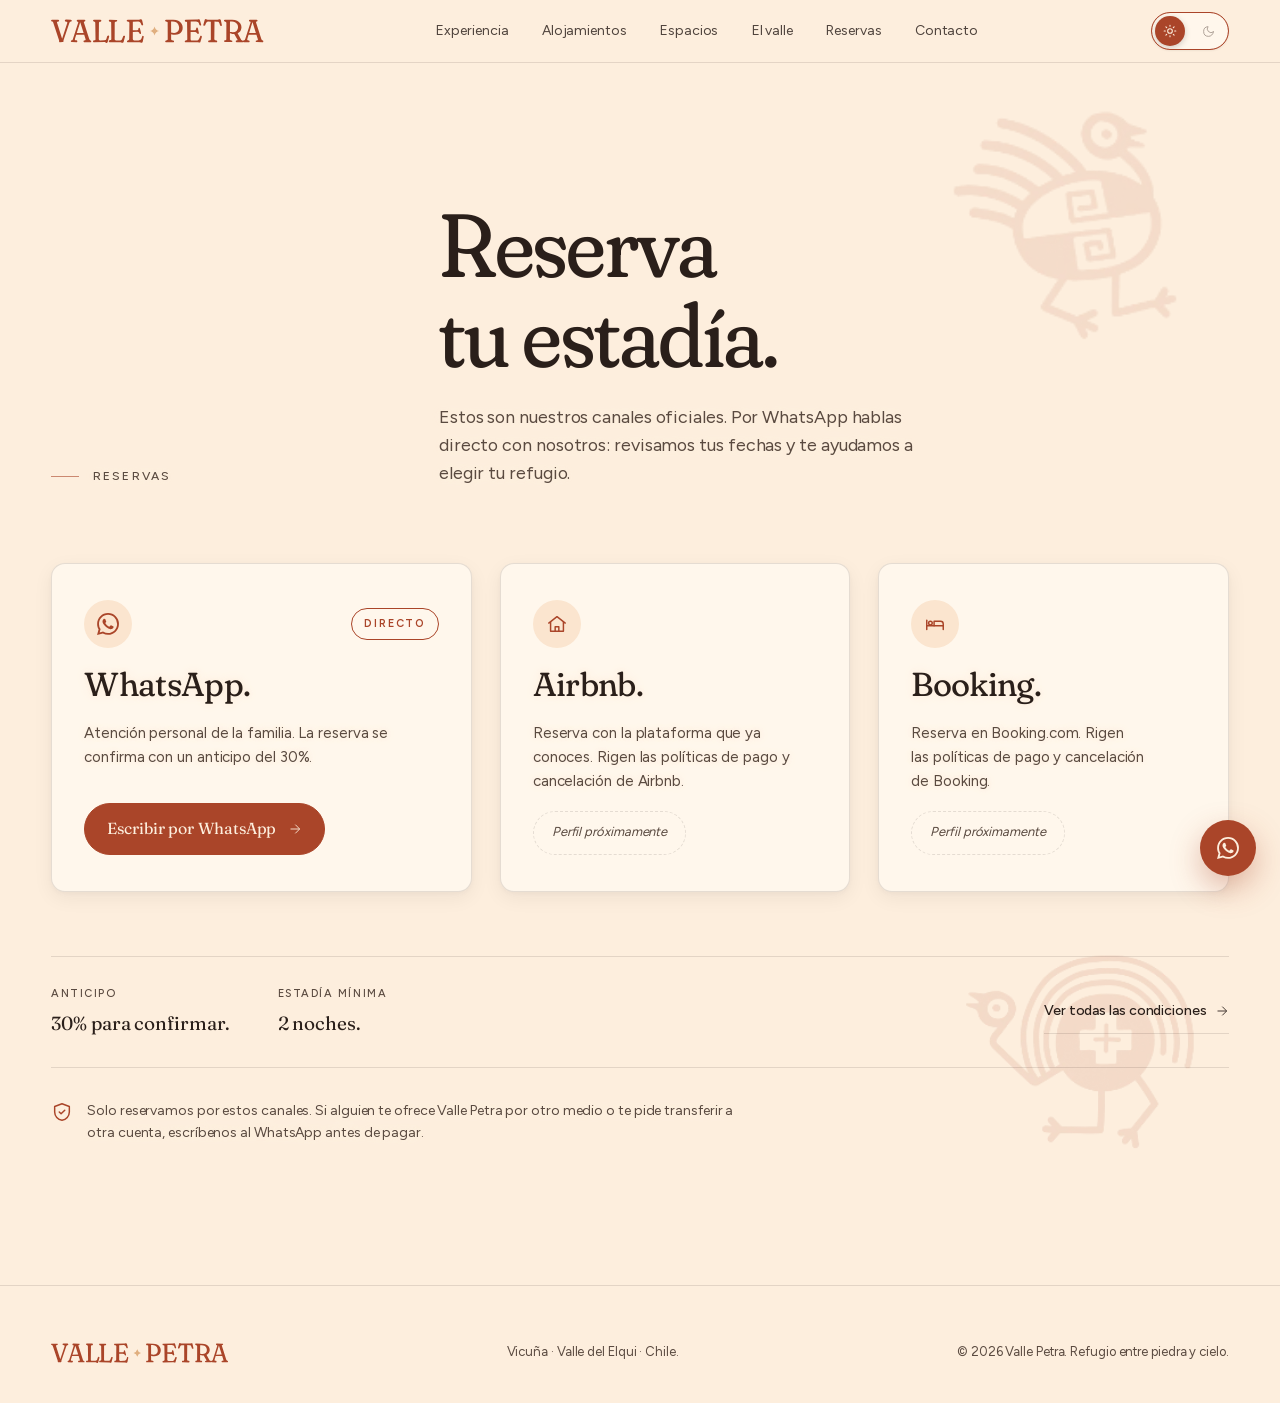
==== commit 1d291117: "feat: menú de celular rediseñado y selector Día/Noche sin íconos repetidos - Menú de celular: seccio" ====
--- a/site/reservas.html
+++ b/site/reservas.html
@@ -87,12 +87,22 @@
 </header>
 
 <nav class="mobile-menu" id="mobileMenu" aria-label="Menú" inert>
-  <a href="index.html#experiencia">Experiencia</a>
-  <a href="index.html#alojamientos">Alojamientos</a>
-  <a href="index.html#espacios">Espacios</a>
-  <a href="index.html#entorno">El valle</a>
-  <a href="reservas.html" aria-current="page">Reservas</a>
-  <a href="index.html#contacto">Contacto</a>
+  <div class="mm-links">
+    <a href="index.html#experiencia"><span class="mm-num" aria-hidden="true">01</span><span class="mm-txt">Experiencia</span><svg viewBox="0 0 24 24" fill="none" stroke="currentColor" stroke-width="1.5" stroke-linecap="round" stroke-linejoin="round" aria-hidden="true"><path d="M5 12h14M13 5l7 7-7 7"/></svg></a>
+    <a href="index.html#alojamientos"><span class="mm-num" aria-hidden="true">02</span><span class="mm-txt">Alojamientos</span><svg viewBox="0 0 24 24" fill="none" stroke="currentColor" stroke-width="1.5" stroke-linecap="round" stroke-linejoin="round" aria-hidden="true"><path d="M5 12h14M13 5l7 7-7 7"/></svg></a>
+    <a href="index.html#espacios"><span class="mm-num" aria-hidden="true">03</span><span class="mm-txt">Espacios</span><svg viewBox="0 0 24 24" fill="none" stroke="currentColor" stroke-width="1.5" stroke-linecap="round" stroke-linejoin="round" aria-hidden="true"><path d="M5 12h14M13 5l7 7-7 7"/></svg></a>
+    <a href="index.html#entorno"><span class="mm-num" aria-hidden="true">04</span><span class="mm-txt">El valle</span><svg viewBox="0 0 24 24" fill="none" stroke="currentColor" stroke-width="1.5" stroke-linecap="round" stroke-linejoin="round" aria-hidden="true"><path d="M5 12h14M13 5l7 7-7 7"/></svg></a>
+    <a href="reservas.html" aria-current="page"><span class="mm-num" aria-hidden="true">05</span><span class="mm-txt">Reservas</span><svg viewBox="0 0 24 24" fill="none" stroke="currentColor" stroke-width="1.5" stroke-linecap="round" stroke-linejoin="round" aria-hidden="true"><path d="M5 12h14M13 5l7 7-7 7"/></svg></a>
+    <a href="index.html#contacto"><span class="mm-num" aria-hidden="true">06</span><span class="mm-txt">Contacto</span><svg viewBox="0 0 24 24" fill="none" stroke="currentColor" stroke-width="1.5" stroke-linecap="round" stroke-linejoin="round" aria-hidden="true"><path d="M5 12h14M13 5l7 7-7 7"/></svg></a>
+  </div>
+  <div class="mm-foot">
+    <a href="reservas.html" class="wa-btn mm-cta"><svg viewBox="0 0 24 24" fill="none" stroke="currentColor" stroke-width="1.8" stroke-linecap="round" stroke-linejoin="round" aria-hidden="true"><path d="M8 2v3M16 2v3M3 9h18M5 5h14a2 2 0 0 1 2 2v12a2 2 0 0 1-2 2H5a2 2 0 0 1-2-2V7a2 2 0 0 1 2-2z"/></svg>Reservar tu estadía</a>
+    <div class="mm-redes">
+      <a href="https://wa.me/56990976513" target="_blank" rel="noopener"><svg viewBox="0 0 24 24" fill="currentColor" aria-hidden="true"><path d="M17.472 14.382c-.297-.149-1.758-.867-2.03-.967-.273-.099-.471-.148-.67.15-.197.297-.767.967-.94 1.164-.173.199-.347.223-.644.075-.297-.15-1.255-.463-2.39-1.475-.883-.788-1.48-1.761-1.653-2.059-.173-.297-.018-.458.13-.606.134-.133.298-.347.446-.52.149-.174.198-.298.298-.497.099-.198.05-.371-.025-.52-.075-.149-.669-1.612-.916-2.207-.242-.579-.487-.5-.669-.51-.173-.008-.371-.01-.57-.01-.198 0-.52.074-.792.372-.272.297-1.04 1.016-1.04 2.479 0 1.462 1.065 2.875 1.213 3.074.149.198 2.096 3.2 5.077 4.487.71.306 1.263.489 1.694.625.712.227 1.36.195 1.871.118.571-.085 1.758-.719 2.006-1.413.248-.694.248-1.289.173-1.413-.074-.124-.272-.198-.57-.347zM12.05 21.785h-.004a9.87 9.87 0 0 1-5.031-1.378l-.361-.214-3.741.982.998-3.648-.235-.374a9.86 9.86 0 0 1-1.51-5.26c.001-5.45 4.436-9.884 9.888-9.884 2.64 0 5.122 1.03 6.988 2.898a9.825 9.825 0 0 1 2.893 6.994c-.003 5.45-4.437 9.884-9.885 9.884m8.413-18.297A11.815 11.815 0 0 0 12.05 0C5.495 0 .16 5.335.157 11.892c0 2.096.547 4.142 1.588 5.945L.057 24l6.305-1.654a11.882 11.882 0 0 0 5.683 1.448h.005c6.554 0 11.89-5.335 11.893-11.893a11.821 11.821 0 0 0-3.48-8.413"/></svg>WhatsApp</a>
+      <a href="https://instagram.com/vallepetraelqui" target="_blank" rel="noopener"><svg viewBox="0 0 24 24" fill="none" stroke="currentColor" stroke-width="1.6" stroke-linecap="round" stroke-linejoin="round" aria-hidden="true"><rect x="3" y="3" width="18" height="18" rx="5"/><circle cx="12" cy="12" r="4"/><circle cx="17.5" cy="6.5" r="1" fill="currentColor" stroke="none"/></svg>Instagram</a>
+    </div>
+    <p class="mm-lugar">Vicuña · Valle del Elqui · Chile</p>
+  </div>
 </nav>
 
 <main>
--- a/site/css/estilos.css
+++ b/site/css/estilos.css
@@ -307,7 +307,6 @@
   border-color: rgba(251,238,217,.5);
 }
 header.site .theme-toggle .icon-track { color: rgba(251,238,217,.7); }
-header.site .theme-toggle .icon-moon-bg { color: rgba(251,238,217,.9); }
 
 header.site.scrolled {
   background: var(--header-bg);
@@ -328,8 +327,6 @@
 }
 header.site.scrolled .theme-toggle .icon-track,
 header.site.menu-abierto .theme-toggle .icon-track { color: var(--fg-soft); }
-header.site.scrolled .theme-toggle .icon-moon-bg,
-header.site.menu-abierto .theme-toggle .icon-moon-bg { color: var(--accent); }
 .nav { display: flex; align-items: center; justify-content: space-between; gap: 24px; }
 .brand { display: inline-flex; align-items: center; gap: 10px; }
 /* Separación de 36 px en escritorio grande; se achica en pantallas angostas para que quepan los 6 ítems */
@@ -391,15 +388,19 @@
   color: var(--fg-soft);
 }
 .theme-toggle .icon-track svg { width: 13px; height: 13px; }
-.theme-toggle .icon-sun-bg { opacity: .4; }
-.theme-toggle .icon-moon-bg { opacity: .9; color: var(--accent); }
-html[data-theme="dark"] .theme-toggle .icon-sun-bg { opacity: .9; color: var(--gold-bright); }
-html[data-theme="dark"] .theme-toggle .icon-moon-bg { opacity: .4; }
-
-.theme-toggle .thumb .icon-sun { display: none; }
-.theme-toggle .thumb .icon-moon { display: block; }
-html[data-theme="dark"] .theme-toggle .thumb .icon-sun { display: block; }
-html[data-theme="dark"] .theme-toggle .thumb .icon-moon { display: none; }
+/* La bolita muestra el modo ACTUAL (sol de día, a la izquierda; luna de noche, a la derecha).
+   En el riel solo se ve, tenue, el modo al que se puede cambiar; el ícono que queda bajo la
+   bolita se oculta para que no se repita el mismo dibujo dos veces. */
+.theme-toggle .icon-track svg { transition: opacity .3s ease; }
+.theme-toggle .icon-sun-bg { opacity: 0; }
+.theme-toggle .icon-moon-bg { opacity: .55; }
+html[data-theme="dark"] .theme-toggle .icon-sun-bg { opacity: .55; }
+html[data-theme="dark"] .theme-toggle .icon-moon-bg { opacity: 0; }
+
+.theme-toggle .thumb .icon-sun { display: block; }
+.theme-toggle .thumb .icon-moon { display: none; }
+html[data-theme="dark"] .theme-toggle .thumb .icon-sun { display: none; }
+html[data-theme="dark"] .theme-toggle .thumb .icon-moon { display: block; }
 
 /* First-time hint pulse on theme toggle */
 .theme-toggle.hint::after {
@@ -428,18 +429,50 @@
   .menu-btn { display: none; }
 }
 
-/* Mobile menu */
+/* Menú de celular: secciones numeradas como en la página (01–06) en filas de ancho completo,
+   y abajo el botón de reserva y los contactos, para que la pantalla no quede vacía. */
 .mobile-menu {
   position: fixed; inset: 0; z-index: 90;
   background: var(--bg);
-  display: flex; flex-direction: column; align-items: flex-start; justify-content: center;
-  padding: 100px clamp(20px, 5vw, 56px) 60px;
+  display: flex; flex-direction: column; justify-content: space-between; gap: 32px;
+  padding: 92px clamp(20px, 5vw, 56px) calc(28px + env(safe-area-inset-bottom, 0px));
+  overflow-y: auto; overscroll-behavior: contain;
   transform: translateY(-100%);
   transition: transform .55s cubic-bezier(.7,0,.2,1);
 }
 .mobile-menu.open { transform: translateY(0); }
-.mobile-menu a { font-family: var(--font-serif); font-size: clamp(36px, 8vw, 56px); padding-block: 8px; }
-.mobile-menu a + a { border-top: 1px solid var(--line-c); }
+.mm-links { display: flex; flex-direction: column; border-top: 1px solid var(--line-c); }
+.mm-links a {
+  display: grid; grid-template-columns: 34px 1fr auto; align-items: center; gap: 6px;
+  min-height: 58px; padding-block: 10px;
+  border-bottom: 1px solid var(--line-c);
+  font-family: var(--font-serif); font-size: clamp(24px, 6.4vw, 34px); line-height: 1.1;
+  letter-spacing: -0.01em;
+}
+.mm-num { font-family: var(--font-sans); font-size: 11px; letter-spacing: .14em; color: var(--accent); font-weight: 500; }
+.mm-links svg { width: 16px; height: 16px; color: var(--fg-soft); transition: transform .3s ease, color .3s ease; }
+.mm-links a:active svg, .mm-links a:hover svg { transform: translateX(4px); color: var(--accent); }
+.mm-links a[aria-current="page"] .mm-txt { color: var(--accent); }
+.mm-foot { display: flex; flex-direction: column; gap: 18px; }
+.mobile-menu .mm-cta { justify-content: center; padding: 14px 24px; font-size: 17px; }
+.mobile-menu .mm-cta svg { width: 18px; height: 18px; }
+.mm-redes { display: flex; flex-wrap: wrap; gap: 4px 28px; }
+.mm-redes a {
+  display: inline-flex; align-items: center; gap: 8px; min-height: 44px;
+  font-size: 14px; color: var(--fg-soft);
+}
+.mm-redes svg { width: 16px; height: 16px; color: var(--accent); }
+.mm-lugar { font-size: 12px; letter-spacing: .12em; text-transform: uppercase; color: var(--fg-soft); }
+/* Entrada escalonada de las filas al abrir */
+.mm-links a, .mm-foot { opacity: 0; transform: translateY(10px); transition: opacity .4s ease, transform .4s ease; }
+.mobile-menu.open .mm-links a, .mobile-menu.open .mm-foot { opacity: 1; transform: none; }
+.mobile-menu.open .mm-links a:nth-child(1) { transition-delay: .18s; }
+.mobile-menu.open .mm-links a:nth-child(2) { transition-delay: .22s; }
+.mobile-menu.open .mm-links a:nth-child(3) { transition-delay: .26s; }
+.mobile-menu.open .mm-links a:nth-child(4) { transition-delay: .30s; }
+.mobile-menu.open .mm-links a:nth-child(5) { transition-delay: .34s; }
+.mobile-menu.open .mm-links a:nth-child(6) { transition-delay: .38s; }
+.mobile-menu.open .mm-foot { transition-delay: .44s; }
 
 /* ---------- Buttons ---------- */
 .btn {
@@ -1402,9 +1435,9 @@
   font-size: 11px; letter-spacing: .16em; text-transform: uppercase; font-weight: 600;
   color: var(--accent); border: 1px solid var(--accent); border-radius: 999px; padding: 6px 12px;
 }
-/* Contorno de acento solo al interactuar: mouse encima (ver .resv-card:hover), toque en celular
-   (:active) o foco con teclado dentro de la tarjeta (:focus-within) */
-.resv-card:active, .resv-card:focus-within { border-color: var(--accent); }
+/* Contorno de acento solo en computador: mouse encima (ver .resv-card:hover) o foco con teclado
+   (:focus-visible; al tocar en el celular no se activa). En pantallas táctiles no aparece. */
+.resv-card:has(:focus-visible) { border-color: var(--accent); }
 /* Botones al pie de cada tarjeta, alineados entre tarjetas */
 .canal-btn, .canal-pronto { margin-top: auto; align-self: flex-start; }
 .canal .wa-btn { padding: 12px 22px; gap: 12px; font-size: 16px; } /* 46 px de alto */
